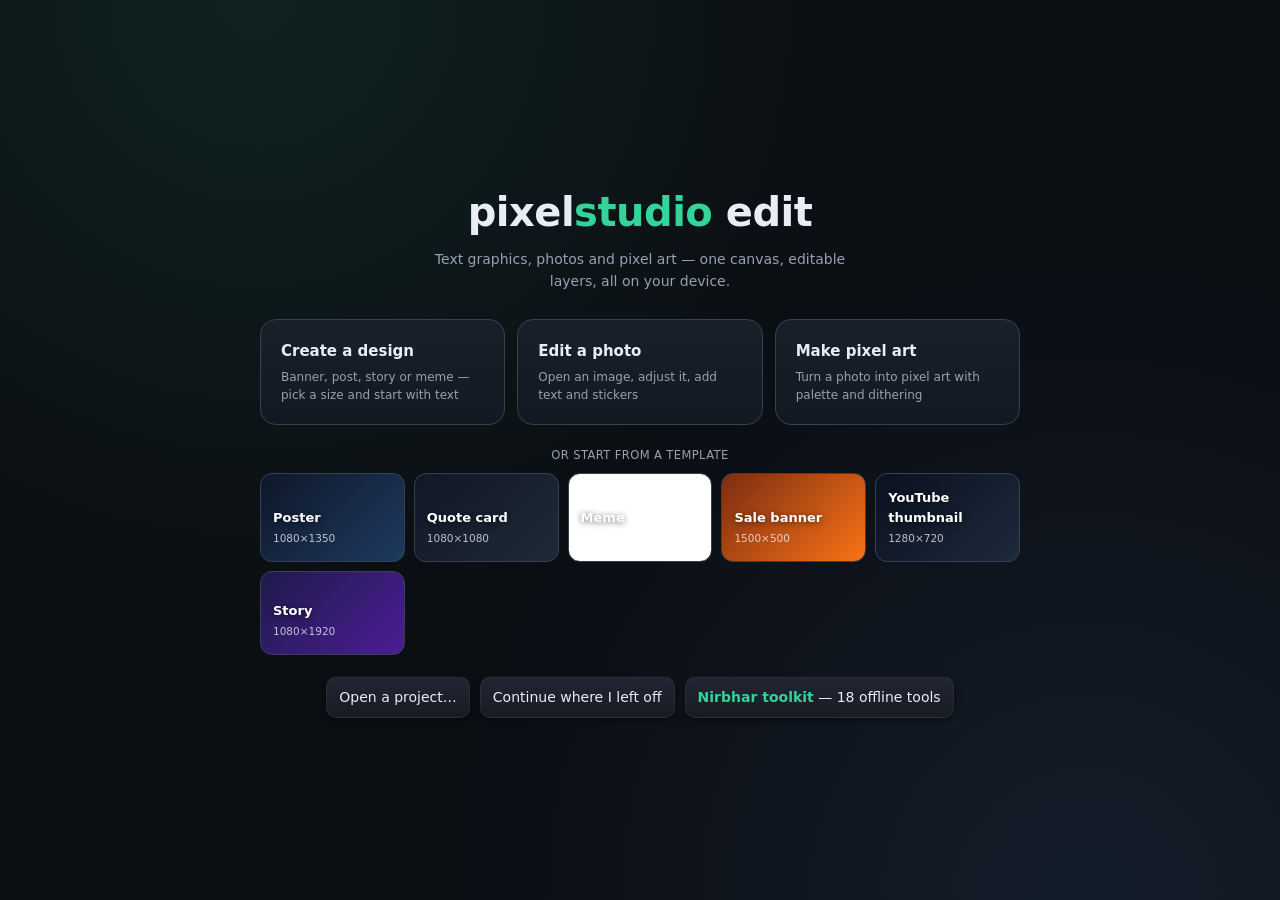
==== index.html @ 701a6c10 "fix(a11y): give every panel and dialog control an accessible name None of the 34 `<label>` elements " ====
<!DOCTYPE html>
<html lang="en">
<head>
<meta charset="utf-8">
<meta name="viewport" content="width=device-width, initial-scale=1, viewport-fit=cover">
<title>Pixel Studio Edit — pixel art &amp; text editor</title>
<meta name="description" content="Pixel Studio Edit is a free, open-source pixel art and text editor in your browser: 3D text, gradients, strokes, shadows, stickers, layers, palettes, dithering and PNG export.">
<meta name="theme-color" content="#12141a">
<!-- What Google may keep from this page. The canonical below is the only
     address that should ever appear in a result; see 404.html for everything
     that must not. -->
<meta name="robots" content="index, follow, max-image-preview:large, max-snippet:-1">
<meta name="application-name" content="Pixel Studio Edit">
<meta name="author" content="galeoindus">
<meta name="google-site-verification" content="r7q-jacdtdw4aPsTBvQLL13h1ActDnp4UAxZyMVjl8k" />
<link rel="canonical" href="https://galeoindus.github.io/pixelstudioedit/">
<meta property="og:type" content="website">
<meta property="og:title" content="Pixel Studio Edit — pixel art &amp; text editor">
<meta property="og:description" content="Free, open-source pixel art and text editor in your browser: 3D text, gradients, strokes, shadows, stickers, layers, palettes and PNG export.">
<meta property="og:url" content="https://galeoindus.github.io/pixelstudioedit/">
<meta property="og:image" content="https://galeoindus.github.io/pixelstudioedit/docs/preview.png">
<meta property="og:image:alt" content="The Pixel Studio Edit editor: a canvas, a tool rail and the text, layer and colour panels">
<meta property="og:site_name" content="Pixel Studio Edit">
<meta property="og:locale" content="en_IN">
<meta name="twitter:card" content="summary_large_image">
<meta name="twitter:title" content="Pixel Studio Edit — pixel art &amp; text editor">
<meta name="twitter:description" content="Free, open-source pixel art and text editor in your browser: 3D text, gradients, strokes, shadows, stickers, layers, palettes and PNG export.">
<meta name="twitter:image" content="https://galeoindus.github.io/pixelstudioedit/docs/preview.png">
<script type="application/ld+json">{
  "@context": "https://schema.org",
  "@type": "WebApplication",
  "name": "Pixel Studio Edit",
  "alternateName": "pixelstudio edit",
  "url": "https://galeoindus.github.io/pixelstudioedit/",
  "description": "A free, open-source pixel art and text editor that runs entirely in the browser: 3D text, gradients, strokes, shadows, stickers, layers, palettes, dithering and PNG, JPEG or WebP export.",
  "applicationCategory": "DesignApplication",
  "applicationSubCategory": "Pixel art and image editor",
  "operatingSystem": "Any operating system with a modern web browser",
  "browserRequirements": "Requires JavaScript. A modern browser is recommended; WebGPU or WASM is used for the optional AI background removal.",
  "isAccessibleForFree": true,
  "offers": {
    "@type": "Offer",
    "price": "0",
    "priceCurrency": "USD"
  },
  "license": "https://github.com/galeoindus/pixelstudioedit/blob/main/LICENSE",
  "image": "https://galeoindus.github.io/pixelstudioedit/docs/preview.png",
  "inLanguage": "en",
  "publisher": {
    "@type": "Organization",
    "name": "galeoindus",
    "url": "https://github.com/galeoindus"
  },
  "featureList": [
    "Editable text and shape objects with gradients, strokes, shadows, curved text and 3D extrusion",
    "Layers, groups and masks with live thumbnails",
    "Pixel-art mode with palette snapping and dithering",
    "Photo tools: background removal, scale, crop, black and white, sepia and sharpen",
    "Nirbhar: eighteen offline tools, including background removal, upscaling, pixel art, neon glow, animated GIF, PDF, ICO and SVG export",
    "PNG, JPEG and WebP export at 1x to 20x",
    "Installable and offline-capable, with no account and no uploads"
  ]
}</script>
<!-- Fonts are served from this folder, not from a font CDN: the editor has to
     open and look right with no network at all. -->
<link rel="stylesheet" href="fonts/fonts.css">
<link rel="manifest" href="manifest.json">
<link rel="apple-touch-icon" sizes="192x192" href="icons/icon-192.png">
<link rel="stylesheet" href="css/style.css">
<!-- The editor is JavaScript from the first click, and nothing used to say so:
     with scripting off the start screen still offered three buttons and the
     whole toolbar, all inert. The notice below replaces them. -->
<noscript><style>.start-cards,.start-templates,.start-foot{display:none}</style></noscript>
<link rel="icon" href="data:image/svg+xml,<svg xmlns='http://www.w3.org/2000/svg' viewBox='0 0 16 16'><rect width='16' height='16' fill='%2312141a'/><rect x='3' y='3' width='5' height='5' fill='%236ee7b7'/><rect x='8' y='8' width='5' height='5' fill='%2338bdf8'/></svg>">
</head>
<body>
<div class="start" id="start">
  <div class="start-inner">
    <h1>pixel<span>studio</span> edit</h1>
    <p class="start-sub">Text graphics, photos and pixel art — one canvas, editable layers, all on your device.</p>
    <div class="start-cards">
      <button class="start-card" id="start-design">
        <b>Create a design</b>
        <small>Banner, post, story or meme — pick a size and start with text</small>
      </button>
      <button class="start-card" id="start-photo">
        <b>Edit a photo</b>
        <small>Open an image, adjust it, add text and stickers</small>
      </button>
      <button class="start-card" id="start-pixel">
        <b>Make pixel art</b>
        <small>Turn a photo into pixel art with palette and dithering</small>
      </button>
    </div>
    <div class="start-templates" id="start-templates">
      <span class="start-templates-label">Or start from a template</span>
      <div class="template-row" id="template-row"></div>
    </div>
    <noscript><p class="start-sub">Pixel Studio Edit draws on a canvas and saves to your device with JavaScript. Turn it on for this site and reload — everything else here works offline, with no account and no upload.</p></noscript>
    <div class="start-foot">
      <button class="btn" id="start-open">Open a project…</button>
      <button class="btn" id="start-skip">Continue where I left off</button>
      <button class="btn nirbhar-start" id="start-nirbhar" title="Offline toolkit: background remover, enhancer, upscaler, PDF, icons">
        <b>Nirbhar toolkit</b> — 18 offline tools
      </button>
    </div>
  </div>
</div>

<div class="app" id="app">

  <header class="topbar">
    <div class="brand">pixel<span>studio</span> edit</div>
    <button class="chip" id="doc-chip" title="Canvas size — click to change">64 × 64</button>
    <span class="save-status" id="save-status">Saved</span>
    <div class="spacer"></div>
    <button class="icon-btn" id="btn-undo" title="Undo (Ctrl+Z)">↶</button>
    <button class="icon-btn" id="btn-redo" title="Redo (Ctrl+Shift+Z)">↷</button>
    <button class="icon-btn" id="btn-zen" title="Full screen canvas">⛶</button>
    <button class="icon-btn" id="btn-menu" title="File menu">☰</button>
  </header>

  <div class="menu-pop" id="menu-pop" hidden>
    <button class="menu-item" id="m-new">New document…</button>
    <button class="menu-item" id="m-open">Open project…</button>
    <button class="menu-item" id="m-save">Save project</button>
    <button class="menu-item" id="m-import">Import image…</button>
    <button class="menu-item accent" id="m-export">Export image…</button>
    <button class="menu-item" id="m-export-svg">Export editable SVG…</button>
    <div class="menu-sep"></div>
    <button class="menu-item" id="m-templates">Templates…</button>
    <button class="menu-item" id="m-canvas">Canvas size &amp; transform…</button>
    <button class="menu-item accent" id="m-nirbhar">Nirbhar toolkit…</button>
    <button class="menu-item" id="m-restore">Restore autosave</button>
    <button class="menu-item" id="m-help">Quick guide &amp; shortcuts</button>
  </div>

  <main class="workspace">
    <aside class="rail" id="rail">
      <button class="tool active" data-tool="pencil" title="Pencil (B)">
        <svg viewBox="0 0 24 24"><path d="M4 20l4-1 10-10-3-3L5 16l-1 4z"/><path d="M14 6l3 3"/></svg><span>Pen</span>
      </button>
      <button class="tool" data-tool="eraser" title="Eraser (E)">
        <svg viewBox="0 0 24 24"><path d="M4 16l7-7 6 6-3 3H7l-3-2z"/><path d="M11 9l6-6 6 6-6 6"/></svg><span>Erase</span>
      </button>
      <button class="tool" data-tool="bucket" title="Fill bucket (G)">
        <svg viewBox="0 0 24 24"><path d="M5 11l7-7 7 7-7 7-7-7z"/><path d="M19 15c1.3 2 2 3 2 4a2 2 0 1 1-4 0c0-1 .7-2 2-4z"/></svg><span>Fill</span>
      </button>
      <button class="tool" data-tool="picker" title="Eyedropper (I)">
        <svg viewBox="0 0 24 24"><path d="M14 4l6 6-2 2-1-1-7 7-4 1 1-4 7-7-1-1 1-3z"/></svg><span>Pick</span>
      </button>
      <div class="rail-sep"></div>
      <button class="tool" data-tool="line" title="Line (L)">
        <svg viewBox="0 0 24 24"><path d="M5 19L19 5"/></svg><span>Line</span>
      </button>
      <button class="tool" data-tool="rect" title="Rectangle (R)">
        <svg viewBox="0 0 24 24"><rect x="4" y="5" width="16" height="14" rx="1"/></svg><span>Rect</span>
      </button>
      <button class="tool" data-tool="ellipse" title="Ellipse (O)">
        <svg viewBox="0 0 24 24"><ellipse cx="12" cy="12" rx="8" ry="7"/></svg><span>Oval</span>
      </button>
      <div class="rail-sep"></div>
      <button class="tool" data-tool="select" title="Select &amp; move (M)">
        <svg viewBox="0 0 24 24"><path d="M4 8V4h4M20 8V4h-4M4 16v4h4M20 16v4h-4"/><path d="M4 12h16" stroke-dasharray="2 2"/></svg><span>Select</span>
      </button>
      <button class="tool" data-tool="crop" title="Crop to a rectangle (C)">
        <svg viewBox="0 0 24 24"><path d="M6 2v16h16"/><path d="M2 6h16v16"/></svg><span>Crop</span>
      </button>
      <button class="tool" data-tool="text" title="Text (T)">
        <svg viewBox="0 0 24 24"><path d="M5 6h14M12 6v13M9 19h6"/></svg><span>Text</span>
      </button>
      <button class="tool" data-tool="hand" title="Pan (H)">
        <svg viewBox="0 0 24 24"><path d="M9 11V5a1.5 1.5 0 0 1 3 0v5M12 10V4a1.5 1.5 0 0 1 3 0v7M15 11V6a1.5 1.5 0 0 1 3 0v9a6 6 0 0 1-6 6h-1a5 5 0 0 1-5-5v-4a1.5 1.5 0 0 1 3 0"/></svg><span>Pan</span>
      </button>
      <div class="rail-sep"></div>
      <button class="tool colours" id="rail-colours" title="Swap colours (X)">
        <i class="dot primary" id="rail-primary"></i>
        <i class="dot secondary" id="rail-secondary"></i>
      </button>
    </aside>

    <section class="canvas-area" id="canvas-area">
      <div class="quickbar" id="quickbar">
        <label class="q"><span>Size</span><input type="range" id="q-brush" min="1" max="24" value="1"><b id="q-brush-val">1</b></label>
        <label class="q"><span>Alpha</span><input type="range" id="q-opacity" min="10" max="100" value="100"><b id="q-opacity-val">100</b></label>
        <button class="q-toggle" id="q-mirror-x" title="Mirror X">⇔</button>
        <button class="q-toggle" id="q-mirror-y" title="Mirror Y">⇕</button>
        <button class="q-toggle" id="q-grid" title="Pixel grid">▦</button>
        <button class="q-toggle" id="q-crisp" title="Pixel-art mode: crisp pixels, nearest-neighbour zoom">▩</button>
        <button class="q-toggle on" id="q-checker" title="Transparency checkerboard">▨</button>
        <button class="q-toggle" id="q-pressure" title="Use stylus pressure for brush size" aria-pressed="false">✎</button>
        
    <div class="spacer"></div>
        <div class="zoombox">
          <button id="zoom-out" title="Zoom out">−</button>
          <span id="zoom-label">800%</span>
          <button id="zoom-in" title="Zoom in">+</button>
          <button id="zoom-fit" title="Fit">Fit</button>
        </div>
      </div>

      <div class="text-overlay" id="text-overlay" hidden>
        <input type="text" id="text-overlay-input" aria-label="Text to place" placeholder="Type and press Enter…" autocomplete="off">
        <button class="btn primary" id="text-overlay-ok">Place</button>
        <button class="btn" id="text-overlay-cancel">✕</button>
      </div>

      <div class="stage-wrap" id="stage-wrap">
        <div class="stage" id="stage">
          <canvas id="bg-layer" width="64" height="64"></canvas>
          <canvas id="screen" width="64" height="64"></canvas>
          <canvas id="overlay" width="64" height="64"></canvas>
        </div>
      </div>

      <div class="statusbar">
        <span id="status-pos">0, 0</span>
        <span id="status-layer">Layer 1</span>
        <span class="status-hint">Tip: tap the canvas with the Text tool to set where text starts</span>
      </div>
    </section>

    <aside class="side" id="side">
      <button type="button" class="sheet-grab" id="sheet-grab" aria-label="Toggle editor panel" aria-controls="sheet-body" aria-expanded="false"></button>
      <!-- A tab strip that announced eight plain buttons and no state. The
           roles and aria-selected below are kept in step by openTab() in
           js/app.js, which is the only place the active tab changes. -->
      <div class="tabs" id="tabs" role="tablist" aria-label="Editor panels">
        <button class="tab active" role="tab" aria-selected="true" data-tab="text">Text</button>
        <button class="tab" role="tab" aria-selected="false" data-tab="stickers">Sticker</button>
        <button class="tab" role="tab" aria-selected="false" data-tab="photo">Photo</button>
        <button class="tab" role="tab" aria-selected="false" data-tab="colour">Colour</button>
        <button class="tab" role="tab" aria-selected="false" data-tab="layers">Layers</button>
        <button class="tab" role="tab" aria-selected="false" data-tab="effects">FX</button>
        <button class="tab" role="tab" aria-selected="false" data-tab="3d">3D</button>
        <button class="tab tab-nirbhar" role="tab" aria-selected="false" data-tab="nirbhar">Nirbhar</button>
      </div>

      <div class="sheet-body" id="sheet-body">

        <!-- ------------------------------------------------------------ TEXT -->
        <section class="pane active" data-pane="text">
          <textarea id="text-content" aria-label="Text content" placeholder="Type your text…" rows="2"></textarea>
          <div class="font-list" id="font-list"></div>
          <div class="row tight">
            <button class="btn" id="font-upload-btn">Use my own font…</button>
            <span class="hint-inline" id="font-note"></span>
          </div>
          <div class="row"><label for="text-size">Size</label><input type="range" id="text-size" min="4" max="400" value="12"><b id="text-size-val">12</b></div>
          <div class="row tight">
            <button class="toggle on" id="text-bold">Bold</button>
            <button class="toggle" id="text-italic">Italic</button>
            <button class="toggle" id="text-fill">Gradient</button>
          </div>
          <div class="row" id="grad-row" hidden><label for="text-grad2">2nd colour</label><input type="color" id="text-grad2" value="#38bdf8"><span class="hint-inline">gradient end</span></div>

          <h4>Style</h4>
          <div class="row"><label for="text-stroke">Stroke</label><input type="range" id="text-stroke" min="0" max="8" value="0"><b id="text-stroke-val">0</b><input type="color" id="text-stroke-color" aria-label="Stroke colour" value="#000000"></div>
          <div class="row"><label for="text-shadow">Shadow</label><input type="range" id="text-shadow" min="0" max="12" value="0"><b id="text-shadow-val">0</b><input type="color" id="text-shadow-color" aria-label="Shadow colour" value="#000000"></div>
          <div class="row"><label for="text-curve">Curve</label><input type="range" id="text-curve" min="-100" max="100" value="0"><b id="text-curve-val">0</b></div>
          <div class="row"><label for="text-letter-spacing">Tracking</label><input type="range" id="text-letter-spacing" min="-2" max="20" value="0"><b id="text-letter-spacing-val">0</b></div>
          <div class="row"><label for="text-line-height">Line gap</label><input type="range" id="text-line-height" min="80" max="200" value="125"><b id="text-line-height-val">125%</b></div>
          <div class="row"><label for="text-align">Align</label><select id="text-align"><option value="left">Left</option><option value="center">Centre</option><option value="right">Right</option></select></div>
          <div class="row"><label for="text-depth">Depth</label><input type="range" id="text-depth" min="0" max="24" value="0"><b id="text-depth-val">0</b><input type="color" id="text-depth-color" aria-label="Depth colour" value="#2b2b3a"></div>
          <div class="row tight">
            <button class="toggle" id="text-reflection">Reflection</button>
            <button class="toggle" id="text-emboss">Emboss</button>
          </div>
          <div class="row tight">
            <button class="btn" data-style="plain">Plain</button>
            <button class="btn" data-style="poster">Poster</button>
            <button class="btn" data-style="neon">Neon</button>
          </div>
          <button class="btn primary" id="text-add">Add text to layer</button>
          <p class="hint">Pick the Text tool (T) and tap the canvas to choose where the text starts — otherwise it lands at the top-left.</p>
        </section>

        <!-- -------------------------------------------------------- STICKERS -->
        <section class="pane" data-pane="stickers">
          <div class="row"><label for="sticker-size">Size</label><input type="range" id="sticker-size" min="6" max="64" value="24"><b id="sticker-size-val">24</b></div>
          <div class="sticker-grid" id="sticker-grid"></div>
          <div class="row tight">
            <button class="btn primary" id="sticker-place">Place at centre</button>
            <button class="btn" id="sticker-clear">Clear field</button>
          </div>
          <p class="hint">Shapes use your primary colour; emoji keep their own colours. The Text tool anchor decides where a sticker lands.</p>
        </section>

        <!-- ----------------------------------------------------------- PHOTO -->
        <section class="pane" data-pane="photo">
          <h4>One-tap pixel art</h4>
          <div class="row"><label for="px-block">Pixel size</label><input type="range" id="px-block" min="1" max="16" value="4"><b id="px-block-val">4</b></div>
          <div class="row tight">
            <button class="btn primary" id="px-make">Make pixel art</button>
            <button class="btn" id="px-dither">+ Dither</button>
          </div>
          <p class="hint">Only used when you press Make pixel art: it resamples the layer to a coarser pixel size and snaps the colours to your palette. Your imported photo stays smooth until you ask for this.</p>

          <h4>Resize &amp; crop</h4>
          <div class="row tight">
            <button class="btn" data-scale="0.25">25%</button>
            <button class="btn" data-scale="0.5">50%</button>
            <button class="btn" data-scale="2">200%</button>
            <button class="btn" data-scale="4">400%</button>
          </div>
          <button class="btn" id="photo-crop">Crop to selection</button>

          <h4>Background</h4>
          <div class="row tight">
            <button class="btn" id="bg-auto">Auto remove</button>
            <button class="btn" id="bg-white2">Remove white</button>
          </div>
          <button class="btn" id="bg-ai">AI remove background (beta)</button>
          <p class="hint" id="bg-ai-note">Runs a segmentation model inside your browser — the first run downloads about 40 MB once, and the image never leaves your device.</p>

          <h4>Colour &amp; tone</h4>
          <div class="grid3">
            <button class="btn" data-fx="grayscale">B&amp;W</button>
            <button class="btn" data-fx="sepia">Sepia</button>
            <button class="btn" data-fx="sharpen">Sharpen</button>
          </div>
          <button class="btn" id="photo-palette">Use image colours as palette</button>
          <p class="hint">Everything runs on your device — no image ever leaves the browser.</p>
        </section>

        <!-- ---------------------------------------------------------- COLOUR -->
        <section class="pane" data-pane="colour">
          <div class="colour-head">
            <button class="big-swatch" id="sw-primary" title="Primary colour"><i></i></button>
            <button class="big-swatch small" id="sw-secondary" title="Secondary colour"><i></i></button>
            <div class="colour-fields">
              <input type="text" id="hex-input" value="#1B1B1F" spellcheck="false" aria-label="Hex colour">
              <div class="row">
                <input type="color" id="color-input" value="#1b1b1f" aria-label="Colour picker">
                <button class="btn" id="swap-colors">Swap</button>
              </div>
            </div>
          </div>
          <div class="row"><label for="palette-select">Palette</label><select id="palette-select"></select></div>
          <div class="palette" id="palette"></div>
          <div class="row tight">
            <button class="btn" id="add-swatch">Add colour</button>
            <button class="btn" id="reset-palette">Reset</button>
          </div>
          <h4>Background</h4>
          <div class="row tight">
            <button class="btn" id="bg-colour">Fill colour</button>
            <button class="btn" id="bg-gradient">Linear</button>
            <button class="btn" id="bg-radial">Radial</button>
          </div>
          <p class="hint">Tap a swatch to use it, right-click (or long-press) to remove it. Shift-click sets the secondary colour.</p>
        </section>

        <!-- ---------------------------------------------------------- LAYERS -->
        <section class="pane" data-pane="layers">
          <h4>Objects <span class="hint-inline">editable</span></h4>
          <div class="objects" id="objects"></div>
          <div class="row tight">
            <button class="btn" data-add-shape="rect">+ Rect</button>
            <button class="btn" data-add-shape="ellipse">+ Oval</button>
            <button class="btn" data-add-shape="line">+ Line</button>
          </div>
          <div class="row tight">
            <button class="btn" id="obj-flatten">Flatten</button>
            <button class="btn" id="obj-delete">Delete object</button>
          </div>
          <div class="grid2 transform-tools">
            <button class="btn" data-object-transform="flip-x">Flip horizontal</button>
            <button class="btn" data-object-transform="flip-y">Flip vertical</button>
            <button class="btn" data-object-transform="center-x">Centre horizontally</button>
            <button class="btn" data-object-transform="center-y">Centre vertically</button>
          </div>
          <p class="hint">With an object selected, arrow keys nudge it by 1 px; Shift + arrow moves 10 px.</p>
          <p class="hint">Text and shapes stay editable: tap one to select, drag on the canvas to move it, then change font, colour or style in the Text tab.</p>
          <h4>Layers</h4>
          <div class="layers" id="layers"></div>
          <div class="row tight">
            <button class="btn" id="group-add">+ Group</button>
            <button class="btn" id="group-toggle">Collapse</button>
            <button class="btn" id="group-del">Ungroup</button>
          </div>
          <div class="row tight">
            <button class="btn" id="mask-from-selection">Mask from selection</button>
            <button class="btn" id="mask-toggle">Mask on/off</button>
          </div>
          <div class="row tight">
            <button class="btn" id="mask-remove">Remove mask</button>
          </div>
          <div class="row tight">
            <button class="btn" id="layer-add">+ Add</button>
            <button class="btn" id="layer-dup">Duplicate</button>
            <button class="btn" id="layer-del">Delete</button>
          </div>
          <div class="row tight">
            <button class="btn" id="layer-up">▲ Up</button>
            <button class="btn" id="layer-down">▼ Down</button>
            <button class="btn" id="layer-merge">Merge</button>
          </div>
          <div class="row"><label for="layer-opacity">Opacity</label><input type="range" id="layer-opacity" min="0" max="100" value="100"><b id="layer-opacity-val">100</b></div>
          <div class="row"><label for="layer-blend">Blend</label><select id="layer-blend"><option value="normal">Normal</option><option value="multiply">Multiply</option><option value="screen">Screen</option><option value="overlay">Overlay</option><option value="darken">Darken</option><option value="lighten">Lighten</option><option value="difference">Difference</option></select></div>
          <h4>Layer effects</h4>
          <div class="grid3"><button class="btn" data-fx="blur">Blur</button><button class="btn" data-fx="outline">Outline</button><button class="btn" data-fx="shadow">Shadow</button></div>
          <button class="btn" id="layer-clear">Clear layer</button>
          <p class="hint">Tap a layer to make it active, tap the eye to hide it, tap the lock to protect it, double-tap the name to rename.</p>
        </section>

        <!-- --------------------------------------------------------- EFFECTS -->
        <section class="pane" data-pane="effects">
          <h4>Adjust <span class="hint-inline">live preview</span></h4>
          <div class="row"><label for="fx-brightness">Bright</label><input type="range" id="fx-brightness" min="-100" max="100" value="0"><b id="fx-brightness-val">0</b></div>
          <div class="row"><label for="fx-contrast">Contrast</label><input type="range" id="fx-contrast" min="-100" max="100" value="0"><b id="fx-contrast-val">0</b></div>
          <div class="row"><label for="fx-saturation">Colour</label><input type="range" id="fx-saturation" min="-100" max="100" value="0"><b id="fx-saturation-val">0</b></div>
          <div class="row"><label for="fx-hue">Hue</label><input type="range" id="fx-hue" min="-180" max="180" value="0"><b id="fx-hue-val">0</b></div>
          <div class="row tight">
            <button class="btn primary" id="fx-apply">Apply</button>
            <button class="btn" id="fx-reset">Reset</button>
          </div>

          <h4>Filters</h4>
          <div class="grid3">
            <button class="btn" data-fx="invert">Invert</button>
            <button class="btn" data-fx="grayscale">Grey</button>
            <button class="btn" data-fx="posterize">Posterize</button>
            <button class="btn" data-fx="threshold">Threshold</button>
            <button class="btn" data-fx="blur">Blur</button>
            <button class="btn" data-fx="noise">Noise</button>
            <button class="btn" data-fx="vignette">Vignette</button>
            <button class="btn" data-fx="stripes">Stripes</button>
            <button class="btn" data-fx="outline">Outline</button>
          </div>
          <div class="row"><label for="fx-levels">Levels</label><input type="range" id="fx-levels" min="2" max="16" value="4"><b id="fx-levels-val">4</b></div>
          <div class="row"><label for="fx-blur">Blur px</label><input type="range" id="fx-blur" min="1" max="6" value="1"><b id="fx-blur-val">1</b></div>
          <div class="row"><label for="fx-noise">Noise</label><input type="range" id="fx-noise" min="1" max="80" value="24"><b id="fx-noise-val">24</b></div>
          <div class="row"><label for="outline-width">Outline</label><input type="range" id="outline-width" min="1" max="6" value="1"><b id="outline-width-val">1</b><input type="color" id="outline-color" aria-label="Outline colour" value="#000000"></div>

          <h4>Shadow</h4>
          <div class="row"><label for="shadow-dx">X</label><input type="range" id="shadow-dx" min="-12" max="12" value="2"><b id="shadow-dx-val">2</b><label for="shadow-dy">Y</label><input type="range" id="shadow-dy" min="-12" max="12" value="2"><b id="shadow-dy-val">2</b></div>
          <div class="row"><label for="shadow-color">Colour</label><input type="color" id="shadow-color" value="#000000"><button class="btn" data-fx="shadow">Drop shadow</button></div>

          <h4>Palette &amp; dither</h4>
          <div class="row"><label for="dither-palette">Target</label><select id="dither-palette"></select></div>
          <div class="grid3">
            <button class="btn" id="do-quantize">Reduce</button>
            <button class="btn" id="do-dither-fs">Floyd</button>
            <button class="btn" id="do-dither-bayer">Bayer</button>
          </div>

          <h4>Remove background</h4>
          <div class="row"><label for="bg-tolerance">Tolerance</label><input type="range" id="bg-tolerance" min="0" max="120" value="24"><b id="bg-tolerance-val">24</b></div>
          <div class="row tight">
            <button class="btn" id="bg-remove-colour">Remove primary</button>
            <button class="btn" id="bg-remove-white">Remove white</button>
          </div>
          <p class="hint">Reducing to a palette turns photos into clean pixel art; dithering keeps gradients by mixing palette colours.</p>
        </section>

        <!-- --------------------------------------------------------------- 3D -->
        <section class="pane" data-pane="3d">
          <div class="segmented" id="mode-3d">
            <button class="seg active" data-mode="text">3D text</button>
            <button class="seg" data-mode="image">3D image</button>
          </div>

          <div class="mode-block" data-block="text">
            <p class="hint">Extrudes the text from the Text tab into a solid block.</p>
            <div class="row"><label for="td-depth">Depth</label><input type="range" id="td-depth" min="1" max="24" value="6"><b id="td-depth-val">6</b></div>
            <div class="row"><label for="td-angle">Angle</label><input type="range" id="td-angle" min="0" max="359" value="225"><b id="td-angle-val">225</b></div>
            <div class="row"><label for="td-side">Side</label><input type="color" id="td-side" value="#2b2b3a"><button class="toggle on" id="td-shade">Shading</button></div>
            <div class="row tight">
              <button class="btn" data-3d="block">Block</button>
              <button class="btn" data-3d="deep">Deep</button>
              <button class="btn" data-3d="iso">Isometric</button>
            </div>
            <button class="btn primary" id="td-add">Add 3D text</button>
          </div>

          <div class="mode-block" data-block="image" hidden>
            <p class="hint">Turns, tilts and extrudes the active layer — great for giving sprites depth.</p>
            <div class="row"><label for="td-rotate-y">Turn</label><input type="range" id="td-rotate-y" min="-60" max="60" value="0"><b id="td-rotate-y-val">0</b></div>
            <div class="row"><label for="td-tilt-x">Tilt</label><input type="range" id="td-tilt-x" min="-45" max="45" value="0"><b id="td-tilt-x-val">0</b></div>
            <div class="row"><label for="td-extrude">Extrude</label><input type="range" id="td-extrude" min="0" max="24" value="0"><b id="td-extrude-val">0</b></div>
            <div class="row"><label for="td-img-angle">Angle</label><input type="range" id="td-img-angle" min="0" max="359" value="225"><b id="td-img-angle-val">225</b></div>
            <button class="btn primary" id="td-apply">Apply to layer</button>
            <button class="btn" id="td-reset">Reset sliders</button>
          </div>
        </section>

        <!-- ---------------------------------------------------------- NIRBHAR -->
        <section class="pane" data-pane="nirbhar">
          <div id="nirbhar-hub"></div>
        </section>

      </div>
    </aside>
  </main>
</div>

<input type="file" id="file-import" accept="image/*" hidden>
<input type="file" id="file-open" accept=".json,application/json" hidden>
<input type="file" id="font-upload" accept=".ttf,.otf,.woff,.woff2" hidden>
<div id="toast"></div>

<script src="js/core.js"></script>
<script src="js/nirbhar.js"></script>
<script src="js/nirbhar-i18n.js"></script>
<script src="js/app.js"></script>
<script src="js/nirbhar-ui.js"></script>
</body>
</html>
---- css/style.css ----
:root {
  --bg: #0e1116;
  --panel: #141922;
  --raise: #1b212c;
  --raise-2: #232b38;
  --line: #262d3a;
  --line-2: #364153;
  --text: #e9edf5;
  --muted: #97a1b4;
  --accent: #34d399;
  --accent-dim: #1f7a5c;
  --accent-2: #60a5fa;
  --warn: #fbbf24;
  --radius: 12px;
  /* The top bar's own height plus the notch/status-bar inset. `.app`'s first
     grid row is `var(--top)` and the top bar fills that row, so the inset has
     to be part of the variable — adding it only to .topbar would make the bar
     taller than its row and overlap the workspace underneath. */
  --top: calc(52px + env(safe-area-inset-top, 0px));
  --rail-w: 58px;
  --side-w: 330px;
}

* { box-sizing: border-box; -webkit-tap-highlight-color: transparent; }

html, body {
  margin: 0;
  height: 100%;
  background: var(--bg);
  color: var(--text);
  font: 14px/1.5 "Inter", "Segoe UI", system-ui, -apple-system, sans-serif;
  overflow: hidden;
  overscroll-behavior: none;
  -webkit-font-smoothing: antialiased;
}

button, input, select, textarea { font: inherit; color: inherit; }

h4 {
  margin: 14px 0 6px;
  font-size: 11px;
  letter-spacing: 0.7px;
  text-transform: uppercase;
  color: var(--muted);
  font-weight: 600;
}
h4:first-child { margin-top: 0; }

/* `minmax(0, 1fr)` and not the default `auto` column. With `auto` the column is
   sized by the widest thing inside it, and the widest thing is the eight-tab
   strip in the side panel: 410px. On a 390px phone that made .app, .workspace
   and the sheet 410px wide, so the right 20px of the quickbar hung off the
   screen — and on a 360px phone 50px did — with html/body overflow:hidden and
   no way to scroll it back. Measured before: .workspace 410 inside a 390
   viewport. After: 390, and 360 on a 360. */
/* `100vh` first, then `100dvh`. The dynamic unit is what keeps the app the
   height of the visible area when a mobile browser hides its address bar, but
   Safari before 15.4 and older Android WebViews drop the whole declaration when
   they meet an unknown unit — leaving .app with no height at all and the
   workspace collapsing to its content. The plain unit is the fallback. */
.app {
  display: grid;
  grid-template-columns: minmax(0, 1fr);
  grid-template-rows: var(--top) 1fr;
  height: 100vh;
  height: 100dvh;
}

/* ------------------------------------------------------------------ topbar */

.topbar {
  display: flex;
  align-items: center;
  gap: 8px;
  padding: 0 12px;
  /* `viewport-fit=cover` is set so the canvas may use the whole screen; that
     also means the top bar starts under the notch and the status bar when the
     app runs installed (display: standalone). The inset only exists on such
     devices, so the fallback keeps the desktop padding exactly as it was. */
  padding-top: env(safe-area-inset-top, 0px);
  padding-left: max(12px, env(safe-area-inset-left, 0px));
  padding-right: max(12px, env(safe-area-inset-right, 0px));
  /* No height here on purpose: `--top` already carries the inset and the bar
     fills the first grid row of `.app`, so its box is exactly that row. */
  background: var(--panel);
  border-bottom: 1px solid var(--line);
  position: relative;
  z-index: 40;
}
.brand { font-weight: 700; font-size: 15px; letter-spacing: 0.2px; white-space: nowrap; }
/* At 390 the top bar cannot hold the wordmark, the save status and four 44px
   buttons: it measured 413 in a 390 box and the file menu hung 32px off the
   screen. The wordmark is the only thing here that can give way, so it shrinks
   and truncates rather than pushing a control out of reach. */
.brand { min-width: 0; overflow: hidden; text-overflow: ellipsis; }
.brand span { color: var(--accent); }
.spacer { flex: 1; }

.chip {
  background: var(--raise);
  border: 1px solid var(--line);
  border-radius: 999px;
  padding: 5px 12px;
  font-size: 12px;
  color: var(--muted);
  cursor: pointer;
  font-variant-numeric: tabular-nums;
  white-space: nowrap;
}
.chip:hover { color: var(--text); border-color: var(--line-2); }

.icon-btn {
  width: var(--control-hit-size, 38px);
  height: var(--control-hit-size, 38px);
  display: grid;
  place-items: center;
  background: transparent;
  border: 1px solid transparent;
  border-radius: 10px;
  color: var(--muted);
  font-size: 17px;
  cursor: pointer;
}
.icon-btn:hover { background: var(--raise); color: var(--text); }
.icon-btn[disabled] { opacity: 0.28; cursor: default; }
.icon-btn.on { background: #1d3a33; color: var(--accent); border-color: var(--accent-dim); }

.menu-pop[hidden] { display: none; }
.menu-pop {
  position: absolute;
  top: calc(var(--top) - 6px);
  right: 12px;
  min-width: 230px;
  background: var(--raise);
  border: 1px solid var(--line-2);
  border-radius: 14px;
  padding: 6px;
  box-shadow: 0 20px 46px rgba(0, 0, 0, 0.6);
  z-index: 60;
  display: grid;
  gap: 2px;
}
.menu-item {
  text-align: left;
  background: transparent;
  border: 0;
  border-radius: 9px;
  padding: 10px 12px;
  cursor: pointer;
}
.menu-item:hover { background: var(--raise-2); }
.menu-item.accent { color: var(--accent); }
.menu-sep { height: 1px; background: var(--line); margin: 5px 6px; }

/* ---------------------------------------------------------------- workspace */

/* `grid-template-rows: minmax(0, 1fr)` is load-bearing, not decoration.
   With only columns declared, the implicit row is `auto`, so it is sized by
   the tallest child — and the tallest child is the stage, whose height is the
   document size times the zoom. At 1920×1080 a 64×64 document fitted the
   screen at 22× and the stage measured 1440px, which made the row 1575px
   inside a 1028px workspace: the status bar and the bottom of the side panel
   were pushed off the viewport with html/body `overflow: hidden` and no way to
   reach them. The row is now exactly the workspace height and the stage
   scrolls inside .stage-wrap, which is what that container is for. */
.workspace {
  display: grid;
  grid-template-columns: var(--rail-w) minmax(0, 1fr) var(--side-w);
  grid-template-rows: minmax(0, 1fr);
  min-height: 0;
  position: relative;
}

/* -------------------------------------------------------------------- rail */

.rail {
  background: var(--panel);
  border-right: 1px solid var(--line);
  display: flex;
  flex-direction: column;
  align-items: center;
  gap: 4px;
  padding: 10px 0;
  overflow-y: auto;
  scrollbar-width: none;
}
.rail::-webkit-scrollbar { display: none; }

.tool {
  width: 44px;
  height: 44px;
  border: 1px solid transparent;
  border-radius: 12px;
  background: transparent;
  color: var(--muted);
  cursor: pointer;
  display: grid;
  place-items: center;
  position: relative;
  flex: 0 0 auto;
  transition: background 0.12s, color 0.12s, border-color 0.12s;
}
.tool svg {
  width: 20px; height: 20px;
  fill: none; stroke: currentColor; stroke-width: 1.7;
  stroke-linecap: round; stroke-linejoin: round;
}
.tool span {
  position: absolute; right: 5px; bottom: 3px;
  font-size: 8.5px; color: #59627a; letter-spacing: 0.2px;
}
.tool:hover { background: var(--raise); color: var(--text); }
.tool.active {
  background: linear-gradient(180deg, #1d3a33, #17302b);
  border-color: var(--accent-dim);
  color: var(--accent);
}
.tool.active span { color: #4f8f7c; }

.rail-sep { width: 24px; height: 1px; background: var(--line); margin: 6px 0; flex: 0 0 auto; }

.tool.colours { border: 1px solid var(--line); background: var(--raise); margin-top: 6px; }
.tool.colours .dot {
  position: absolute; width: 17px; height: 17px; border-radius: 6px;
  border: 1px solid #0b0e13;
}
.tool.colours .primary { left: 8px; top: 8px; z-index: 2; }
.tool.colours .secondary { right: 8px; bottom: 8px; }

/* -------------------------------------------------------------- canvas area */

.canvas-area {
  display: grid;
  grid-template-rows: auto minmax(0, 1fr) auto;
  min-width: 0;
  position: relative;
  background: #0b0e13;
}

.quickbar {
  display: flex;
  align-items: center;
  gap: 8px;
  padding: 8px 12px;
  background: var(--panel);
  border-bottom: 1px solid var(--line);
  overflow-x: auto;
  scrollbar-width: none;
}
.quickbar::-webkit-scrollbar { display: none; }
.q {
  display: flex; align-items: center; gap: 7px;
  color: var(--muted); font-size: 11.5px; white-space: nowrap;
}
.q input[type="range"] { width: 82px; }
.q b { color: var(--text); font-size: 11.5px; width: 24px; text-align: right; font-variant-numeric: tabular-nums; }

.q-toggle {
  width: 32px; height: 32px;
  border-radius: 10px;
  border: 1px solid var(--line);
  background: var(--raise);
  color: var(--muted);
  cursor: pointer;
  flex: 0 0 auto;
}
.q-toggle.on { color: var(--accent); border-color: var(--accent-dim); background: #1a2f2a; }

.zoombox {
  display: flex; align-items: center; gap: 1px;
  background: var(--raise);
  border: 1px solid var(--line);
  border-radius: 10px;
  padding: 2px;
}
.zoombox button {
  background: transparent; border: 0; color: var(--text);
  cursor: pointer; padding: 5px 9px; border-radius: 8px; font-size: 12px;
}
.zoombox button:hover { background: var(--raise-2); }
.zoombox span {
  min-width: 50px; text-align: center; color: var(--muted);
  font-size: 11.5px; font-variant-numeric: tabular-nums;
}

.stage-wrap {
  overflow: auto;
  display: grid;
  place-items: center;
  padding: 26px;
  min-height: 0;
  background-image: radial-gradient(circle at 1px 1px, rgba(255, 255, 255, 0.045) 1px, transparent 0);
  background-size: 24px 24px;
}
.stage {
  line-height: 0;
  cursor: crosshair;
  touch-action: none;
  border-radius: 3px;
  box-shadow: 0 20px 55px rgba(0, 0, 0, 0.65), 0 0 0 1px #39415280;
}
.stage.panning { cursor: grabbing; }
#screen { display: block; touch-action: none; }
/* Nearest-neighbour scaling only in pixel-art mode; design work stays smooth. */
.stage.crisp > canvas { image-rendering: pixelated; image-rendering: crisp-edges; }

.statusbar {
  display: flex; gap: 16px;
  padding: 6px 14px 8px;
  color: var(--muted); font-size: 11px;
  font-variant-numeric: tabular-nums;
  border-top: 1px solid var(--line);
  background: var(--panel);
}
.status-hint { margin-left: auto; color: #59627a; }

/* -------------------------------------------------------------------- side */

.side {
  background: var(--panel);
  border-left: 1px solid var(--line);
  display: flex;
  flex-direction: column;
  min-height: 0;
  z-index: 30;
}

.tabs {
  display: flex;
  gap: 3px;
  padding: 8px 8px 0;
  border-bottom: 1px solid var(--line);
  overflow-x: auto;
  scrollbar-width: none;
  flex: 0 0 auto;
}
.tabs::-webkit-scrollbar { display: none; }
.tab {
  background: transparent;
  border: 0;
  border-bottom: 2px solid transparent;
  color: var(--muted);
  padding: 9px 8px 8px;
  font-size: 12px;
  cursor: pointer;
  white-space: nowrap;
  border-radius: 9px 9px 0 0;
  /* The strip is a scroller, so its items must not shrink: they were, and a
     shrunk tab clipped its own label — "Nirbhar" measured 60px of text in a
     51px box. The strip scrolls instead. */
  flex: none;
}
.tab:hover { color: var(--text); background: var(--raise); }
.tab.active { color: var(--accent); border-bottom-color: var(--accent); background: #16201d; }

.sheet-body { overflow-y: auto; padding: 14px; min-height: 0; }
.pane { display: none; gap: 9px; }
.pane.active { display: grid; }

/* ------------------------------------------------------------------ inputs */

.row { display: flex; align-items: center; gap: 9px; }
.row.tight { gap: 7px; }
.row > label { color: var(--muted); font-size: 12px; min-width: 56px; flex: 0 0 auto; }
.row > b { color: var(--text); font-size: 11.5px; width: 26px; text-align: right; font-variant-numeric: tabular-nums; flex: 0 0 auto; }
.row > span.x { color: var(--muted); }
input[type="range"] { flex: 1; min-width: 40px; accent-color: var(--accent); height: 24px; }

input[type="text"], input[type="number"], select, textarea {
  background: var(--raise);
  border: 1px solid var(--line);
  border-radius: 10px;
  padding: 9px 10px;
  width: 100%;
  outline: none;
  min-height: 38px;
}
input:focus, select:focus, textarea:focus { border-color: var(--accent-dim); }
textarea { resize: vertical; }

input[type="color"] {
  width: 42px; height: 38px; padding: 0;
  border: 1px solid var(--line);
  border-radius: 10px;
  background: var(--raise);
  cursor: pointer;
  flex: 0 0 auto;
}

.btn {
  background: var(--raise);
  border: 1px solid var(--line);
  border-radius: 10px;
  padding: 9px 12px;
  cursor: pointer;
  min-height: 38px;
  transition: background 0.12s, border-color 0.12s;
}
.btn:hover { background: var(--raise-2); border-color: var(--line-2); }
.btn:active { transform: translateY(1px); }
.btn.primary {
  background: linear-gradient(180deg, #2aa982, #1f8064);
  border-color: #2aa982;
  color: #f0fff9;
  font-weight: 600;
}
.btn.primary:hover { background: linear-gradient(180deg, #31bb90, #248f70); }

.toggle {
  background: var(--raise);
  border: 1px solid var(--line);
  border-radius: 10px;
  padding: 8px 12px;
  cursor: pointer;
  min-height: 38px;
}
.toggle.on { background: #1a2f2a; border-color: var(--accent-dim); color: var(--accent); }

.grid2 { display: grid; grid-template-columns: 1fr 1fr; gap: 7px; }
.grid3 { display: grid; grid-template-columns: repeat(3, 1fr); gap: 7px; }

.hint { color: var(--muted); font-size: 11.5px; margin: 2px 0 0; line-height: 1.55; }
.hint-inline { color: #5f687c; font-size: 10.5px; text-transform: none; letter-spacing: 0; }

.segmented {
  display: flex; gap: 3px;
  background: var(--raise);
  border: 1px solid var(--line);
  border-radius: 11px;
  padding: 3px;
}
.seg {
  flex: 1; background: transparent; border: 0; border-radius: 9px;
  padding: 8px; color: var(--muted); cursor: pointer;
}
.seg.active { background: #1a2f2a; color: var(--accent); }
.mode-block { display: grid; gap: 9px; }

/* ------------------------------------------------------------------ colour */

.colour-head { display: flex; gap: 9px; align-items: flex-start; }
.big-swatch {
  width: 56px; height: 56px;
  border-radius: 14px;
  border: 1px solid var(--line-2);
  position: relative;
  overflow: hidden;
  cursor: pointer;
  padding: 0;
  background-image:
    linear-gradient(45deg, #222834 25%, transparent 25%),
    linear-gradient(-45deg, #222834 25%, transparent 25%),
    linear-gradient(45deg, transparent 75%, #222834 75%),
    linear-gradient(-45deg, transparent 75%, #222834 75%);
  background-size: 12px 12px;
  background-position: 0 0, 0 6px, 6px -6px, -6px 0;
}
.big-swatch.small { width: 42px; height: 42px; margin-top: 7px; }
.big-swatch i { position: absolute; inset: 0; display: block; background: transparent; }
.colour-fields { flex: 1; display: grid; gap: 7px; min-width: 0; }
.colour-fields .row { gap: 7px; }
.colour-fields .btn { flex: 1; }

.palette { display: grid; grid-template-columns: repeat(8, 1fr); gap: 6px; }
.palette button {
  aspect-ratio: 1;
  border-radius: 7px;
  border: 1px solid rgba(255, 255, 255, 0.12);
  cursor: pointer;
  padding: 0;
  min-height: 26px;
}
.palette button:hover { transform: scale(1.08); }
.palette button.sel { outline: 2px solid var(--accent); outline-offset: 1px; }

/* -------------------------------------------------------------- font picker */

.font-list {
  display: grid;
  grid-template-columns: repeat(auto-fill, minmax(124px, 1fr));
  gap: 6px;
  max-height: 210px;
  overflow-y: auto;
  padding: 6px;
  border: 1px solid var(--line);
  border-radius: 12px;
  background: var(--bg);
}
.font-item {
  display: flex;
  align-items: center;
  min-height: 44px;
  padding: 8px 10px;
  background: var(--raise);
  border: 1px solid var(--line);
  border-radius: 10px;
  cursor: pointer;
  font-size: 13.5px;
  line-height: 1.2;
  overflow: hidden;
  white-space: nowrap;
  text-overflow: ellipsis;
  text-align: left;
}
.font-item:hover { background: var(--raise-2); }
.font-item.sel { border-color: var(--accent); background: #1a2f2a; color: var(--accent); }
.font-item.unavailable { opacity: 0.45; border-style: dashed; }

/* ---------------------------------------------------------------- stickers */

.sticker-grid {
  display: grid;
  grid-template-columns: repeat(auto-fill, minmax(38px, 1fr));
  gap: 5px;
  max-height: 240px;
  overflow-y: auto;
  padding: 6px;
  border: 1px solid var(--line);
  border-radius: 12px;
  background: var(--bg);
}
.sticker {
  aspect-ratio: 1;
  display: grid;
  place-items: center;
  padding: 0;
  font-size: 18px;
  line-height: 1;
  background: var(--raise);
  border: 1px solid var(--line);
  border-radius: 9px;
  cursor: pointer;
}
.sticker:hover { background: var(--raise-2); }
.sticker.sel { border-color: var(--accent); background: #1a2f2a; }

/* ------------------------------------------------------------------ layers */

.layers { display: grid; gap: 6px; max-height: 44vh; overflow-y: auto; }
.layer {
  display: grid;
  grid-template-columns: 22px 38px 1fr 22px;
  align-items: center;
  gap: 8px;
  padding: 6px 8px;
  border: 1px solid var(--line);
  border-radius: 11px;
  background: var(--raise);
  cursor: pointer;
}
.layer.active { border-color: var(--accent-dim); background: #16201d; }
.layer .eye, .layer .lock { background: none; border: 0; cursor: pointer; color: var(--muted); padding: 0; font-size: 13px; }
.layer .eye.on { color: var(--accent); }
.layer .lock.on { color: var(--warn); }
.layer canvas {
  width: 38px; height: 38px;
  border-radius: 6px;
  background: #0a0d12;
  image-rendering: pixelated;
  border: 1px solid #2a3140;
}
.layer .name { font-size: 12.5px; overflow: hidden; text-overflow: ellipsis; white-space: nowrap; }

.presets-row { display: flex; flex-wrap: wrap; gap: 6px; }
.presets-row button { padding: 6px 10px; font-size: 11.5px; }

/* ------------------------------------------------------- inline text editor */

.text-overlay {
  position: absolute;
  z-index: 45;
  display: flex;
  gap: 6px;
  align-items: center;
  padding: 8px;
  background: var(--raise-2);
  border: 1px solid var(--accent);
  border-radius: 14px;
  box-shadow: 0 16px 36px rgba(0, 0, 0, 0.6);
}
.text-overlay[hidden] { display: none; }
.text-overlay input { width: 190px; min-height: 38px; background: var(--bg); }
.text-overlay .btn { min-height: 38px; padding: 6px 11px; }

/* ------------------------------------------------------------------- toast */

#toast {
  position: fixed;
  left: 50%;
  bottom: 28px;
  transform: translateX(-50%) translateY(16px);
  background: var(--raise-2);
  border: 1px solid var(--line-2);
  padding: 10px 18px;
  border-radius: 999px;
  font-size: 12.5px;
  opacity: 0;
  pointer-events: none;
  transition: opacity 0.18s, transform 0.18s;
  z-index: 90;
  max-width: 78vw;
  text-align: center;
}
#toast.show { opacity: 1; transform: translateX(-50%) translateY(0); }

/* ------------------------------------------------------------------- modal */

.overlay {
  position: fixed; inset: 0;
  background: rgba(6, 8, 12, 0.74);
  display: grid; place-items: center;
  z-index: 100;
  padding: 18px;
}
.modal {
  width: min(430px, 100%);
  background: var(--panel);
  border: 1px solid var(--line-2);
  border-radius: 16px;
  box-shadow: 0 26px 64px rgba(0, 0, 0, 0.65);
  overflow: hidden;
}
.modal h3 { margin: 0; padding: 16px 18px; font-size: 14.5px; border-bottom: 1px solid var(--line); }
.modal .content { padding: 18px; display: grid; gap: 12px; max-height: 62vh; overflow-y: auto; }
.modal .actions {
  display: flex; justify-content: flex-end; gap: 8px;
  padding: 13px 18px;
  border-top: 1px solid var(--line);
  background: var(--bg);
}

/* -------------------------------------------------------------- zen / full */

.app.zen .rail,
.app.zen .side,
.app.zen .quickbar,
.app.zen .statusbar { display: none; }
.app.zen .workspace { grid-template-columns: minmax(0, 1fr); }
.app.zen .stage-wrap { padding: 8px; }

/* ------------------------------------------------------------------ mobile */

@media (max-width: 980px) {
  :root { --rail-w: 54px; }

  .workspace { grid-template-columns: var(--rail-w) minmax(0, 1fr); }
  .brand { font-size: 14px; }
  .chip { display: none; }
  .tool { width: 42px; height: 42px; border-radius: 11px; }

  /* the panel becomes a sheet that slides up from the bottom */
  .side {
    position: fixed;
    left: 0;
    right: 0;
    bottom: 0;
    border-left: 0;
    border-top: 1px solid var(--line-2);
    border-radius: 18px 18px 0 0;
    max-height: 74dvh;
    transform: translateY(calc(100% - 54px));
    transition: transform 0.24s cubic-bezier(0.4, 0, 0.2, 1);
    box-shadow: 0 -16px 40px rgba(0, 0, 0, 0.55);
    padding-bottom: env(safe-area-inset-bottom);
  }
  .side.open { transform: translateY(0); }

  .tabs { padding: 8px 10px 0; gap: 2px; }
  .tab { padding: 10px 9px; font-size: 12px; }
  .sheet-body { padding: 14px 14px 22px; }

  .canvas-area { grid-template-rows: auto minmax(0, 1fr); }
  .statusbar { display: none; }
  .q input[type="range"] { width: 64px; }
  .q span { display: none; }
  .stage-wrap { padding: 12px; }
  .layers { max-height: 34vh; }
  .font-list { max-height: 180px; grid-template-columns: repeat(auto-fill, minmax(108px, 1fr)); }
}

@media (max-width: 420px) {
  .tab { padding: 10px 7px; font-size: 11.5px; }
  .quickbar { gap: 6px; padding: 7px 8px; }
  .zoombox span { min-width: 42px; }
}

/* ------------------------------------------------------- tool labels (P1) */

.tool {
  flex-direction: column;
  gap: 1px;
  height: 48px;
}
.tool span {
  position: static;
  font-size: 8.5px;
  letter-spacing: 0.1px;
  color: #6b7590;
  line-height: 1;
}
.tool.active span { color: #55a58d; }

/* --------------------------------------------------------- save status (P0) */

.save-status {
  font-size: 11px;
  color: var(--muted);
  border: 1px solid var(--line);
  border-radius: 999px;
  padding: 3px 9px;
  white-space: nowrap;
}
.save-status.dirty { color: var(--warn); border-color: #4a3c1a; }

/* ------------------------------------------------------------ start screen */

.start {
  position: fixed;
  inset: 0;
  z-index: 120;
  display: grid;
  place-items: center;
  padding: 24px;
  background:
    radial-gradient(circle at 20% 0%, rgba(52, 211, 153, 0.10), transparent 45%),
    radial-gradient(circle at 85% 100%, rgba(96, 165, 250, 0.10), transparent 45%),
    #0b0e13;
}
.start[hidden] { display: none; }
.start-inner { width: min(760px, 100%); text-align: center; }
.start h1 {
  margin: 0 0 6px;
  font-size: clamp(26px, 5vw, 40px);
  letter-spacing: -0.5px;
}
.start h1 span { color: var(--accent); }
.start-sub {
  margin: 0 auto 26px;
  max-width: 460px;
  color: var(--muted);
  font-size: 14px;
  line-height: 1.6;
}
.start-cards {
  display: grid;
  grid-template-columns: repeat(auto-fit, minmax(210px, 1fr));
  gap: 12px;
  margin-bottom: 22px;
}
.start-card {
  text-align: left;
  padding: 20px;
  background: linear-gradient(180deg, #182029, #131922);
  border: 1px solid var(--line-2);
  border-radius: 16px;
  cursor: pointer;
  display: grid;
  gap: 6px;
  transition: transform 0.14s, border-color 0.14s, background 0.14s;
}
.start-card:hover {
  transform: translateY(-2px);
  border-color: var(--accent-dim);
  background: linear-gradient(180deg, #1b2a28, #141d1f);
}
.start-card b { font-size: 15px; }
.start-card small { color: var(--muted); font-size: 12px; line-height: 1.5; }
.start-foot { display: flex; gap: 10px; justify-content: center; flex-wrap: wrap; }

/* ------------------------------------------------------------ object rows */

.objects { display: grid; gap: 5px; max-height: 30vh; overflow-y: auto; }
.obj-empty {
  color: var(--muted);
  font-size: 11.5px;
  padding: 10px;
  border: 1px dashed var(--line);
  border-radius: 10px;
  text-align: center;
}
.object-row {
  display: grid;
  grid-template-columns: 20px 1fr 26px;
  align-items: center;
  gap: 7px;
  padding: 7px 9px;
  background: var(--raise);
  border: 1px solid var(--line);
  border-radius: 10px;
  cursor: pointer;
}
.object-row.active { border-color: var(--accent-2); background: #16202e; }
.object-row .eye { background: none; border: 0; cursor: pointer; color: var(--muted); padding: 0; font-size: 12px; }
.object-row .eye.on { color: var(--accent); }
.object-row .obj-name { font-size: 12.5px; overflow: hidden; text-overflow: ellipsis; white-space: nowrap; }
.object-row .obj-btn {
  background: none; border: 0; cursor: pointer; color: var(--muted);
  font-size: 13px; padding: 0;
}
.object-row .obj-btn:hover { color: var(--text); }

/* --------------------------------------------------------------- templates */

.start-templates { margin: 0 0 22px; }
.start-templates-label {
  display: block;
  color: var(--muted);
  font-size: 11.5px;
  letter-spacing: 0.4px;
  text-transform: uppercase;
  margin-bottom: 9px;
}
.template-row {
  display: grid;
  grid-template-columns: repeat(auto-fit, minmax(120px, 1fr));
  gap: 9px;
}
.template-card {
  border: 1px solid var(--line-2);
  border-radius: 12px;
  padding: 14px 12px;
  cursor: pointer;
  display: grid;
  gap: 4px;
  text-align: left;
  min-height: 84px;
  align-content: end;
  transition: transform 0.14s, border-color 0.14s;
}
.template-card:hover { transform: translateY(-2px); border-color: var(--accent); }
.template-card b { font-size: 13px; color: #fff; text-shadow: 0 1px 6px rgba(0, 0, 0, 0.6); }
.template-card small { font-size: 10.5px; color: rgba(255, 255, 255, 0.72); }

/* ==========================================================================
   Design system v2 — glass surfaces + neumorphic controls (blueprint §3)
   ========================================================================== */

:root {
  --glass-surface: rgba(22, 26, 34, 0.72);
  --glass-surface-strong: rgba(26, 31, 41, 0.86);
  --glass-blur: blur(18px) saturate(160%);
  --glass-border: 1px solid rgba(255, 255, 255, 0.09);
  --glass-shadow: 0 10px 34px rgba(0, 0, 0, 0.42);
  --neu-dark: #171b23;
  --neu-light-shadow: 0 -1px 0 rgba(255, 255, 255, 0.045);
  --neu-dark-shadow: 0 2px 6px rgba(0, 0, 0, 0.5);
  --easing: cubic-bezier(0.4, 0, 0.2, 1);
}

/* stacked canvases: one artboard, three functional layers */
.stage { position: relative; }
.stage > canvas {
  position: absolute;
  inset: 0;
  display: block;
}
#bg-layer { position: relative; }
#screen, #overlay { position: absolute; }
#overlay { pointer-events: none; }

/* glass chrome */
.topbar,
.rail,
.side,
.quickbar,
.statusbar {
  background: var(--glass-surface);
  -webkit-backdrop-filter: var(--glass-blur);
  backdrop-filter: var(--glass-blur);
}
.topbar { border-bottom: var(--glass-border); box-shadow: var(--glass-shadow); }
.rail { border-right: var(--glass-border); }
.side { border-left: var(--glass-border); box-shadow: var(--glass-shadow); }

/* neumorphic controls */
.btn,
.toggle,
.q-toggle,
.tab,
.tool,
.icon-btn,
.chip {
  transition: transform 0.12s var(--easing), background 0.12s var(--easing),
    box-shadow 0.12s var(--easing), border-color 0.12s var(--easing);
}
.btn,
.toggle {
  background: linear-gradient(180deg, #202632, var(--neu-dark));
  border: 1px solid rgba(255, 255, 255, 0.06);
  box-shadow: var(--neu-light-shadow), var(--neu-dark-shadow);
}
.btn:active,
.toggle:active { box-shadow: inset 0 2px 6px rgba(0, 0, 0, 0.55); transform: translateY(1px); }
.btn.primary {
  background: linear-gradient(180deg, #35c496, #1d7f63);
  border-color: rgba(255, 255, 255, 0.16);
  box-shadow: 0 6px 18px rgba(29, 127, 99, 0.35), inset 0 1px 0 rgba(255, 255, 255, 0.25);
  color: #04120d;
  font-weight: 700;
}
.btn.primary:hover { background: linear-gradient(180deg, #40d7a5, #23906f); }

.tool { border-radius: 14px; }
.tool.active {
  background: linear-gradient(180deg, #2a4a42, #1b322c);
  box-shadow: inset 0 1px 0 rgba(255, 255, 255, 0.12), 0 4px 14px rgba(0, 0, 0, 0.45);
}
.chip { background: var(--glass-surface-strong); box-shadow: var(--neu-dark-shadow); }

/* artboard sits on a soft pasteboard */
.stage-wrap {
  background-color: #0a0d12;
  background-image:
    radial-gradient(circle at 50% 0%, rgba(52, 211, 153, 0.06), transparent 55%),
    radial-gradient(circle at 1px 1px, rgba(255, 255, 255, 0.04) 1px, transparent 0);
  background-size: 100% 100%, 26px 26px;
}
.stage {
  box-shadow:
    0 24px 70px rgba(0, 0, 0, 0.7),
    0 0 0 1px rgba(255, 255, 255, 0.09),
    0 0 0 8px rgba(255, 255, 255, 0.015);
  border-radius: 4px;
  overflow: hidden;
}

/* sheet grab handle */
.sheet-grab { display: none; }

/* ------------------------------------------------------------ tablet / mobile */

@media (max-width: 1023px) {
  .tabs { padding: 6px 8px 0; }
  .tab { padding: 9px 8px; font-size: 11.5px; }
}

@media (max-width: 980px) {
  .side {
    max-height: 58dvh;
    background: var(--glass-surface-strong);
    transform: translateY(calc(100% - 62px));
  }
  .side.open { transform: translateY(0); }

  .sheet-grab {
    display: block;
    width: 46px;
    height: 5px;
    border-radius: 99px;
    background: rgba(255, 255, 255, 0.28);
    margin: 8px auto 2px;
    cursor: pointer;
  }

  .stage-wrap { padding: 10px 8px; }
  .quickbar { padding: 6px 8px; gap: 6px; }
  .statusbar { display: none; }
  .rail { padding: 8px 0; gap: 2px; }
  .tool { width: 44px; height: 46px; }
  .tool span { font-size: 8px; }
}

/* canvases fill the artboard box, which the camera sizes */
.stage > canvas { width: 100%; height: 100%; }

/* ---------------------------------------------------------------------------
   Mobile: the sheet takes part in the layout instead of covering the artboard
   --------------------------------------------------------------------------- */
@media (max-width: 980px) {
  .workspace {
    grid-template-columns: var(--rail-w) minmax(0, 1fr);
    grid-template-rows: minmax(0, 1fr) auto;
  }
  .rail { grid-column: 1; grid-row: 1; }
  .canvas-area { grid-column: 2; grid-row: 1; min-height: 0; }

  .side {
    grid-column: 1 / -1;
    grid-row: 2;
    position: static;
    transform: none;
    height: 62px;
    max-height: 58dvh;
    border-radius: 16px 16px 0 0;
    overflow: hidden;
    box-shadow: 0 -12px 30px rgba(0, 0, 0, 0.5);
    transition: height 0.24s var(--easing, ease);
  }
  .side.open { height: min(58dvh, 520px); transform: none; }
  .sheet-body { min-height: 0; }
  .side:not(.open) .sheet-body { display: none; }
  .sheet-grab { display: block; }
}

/* -------------------------------------------------- text style thumbnails */

.style-thumb {
  display: inline-flex;
  flex-direction: column;
  align-items: center;
  gap: 2px;
  padding: 6px 8px;
  min-width: 74px;
}
.style-thumb canvas { display: block; width: 66px; height: 28px; }
.style-thumb span { font-size: 10.5px; color: var(--muted); }
.style-thumb:hover span { color: var(--text); }

/* --------------------------------------------------------- groups and masks */

.group-row {
  display: flex;
  align-items: center;
  gap: 7px;
  padding: 5px 8px;
  margin-top: 3px;
  border-radius: 9px;
  background: #1a2130;
  border: 1px solid var(--line);
}
.group-row .eye { background: none; border: 0; cursor: pointer; color: var(--muted); padding: 0; font-size: 12px; }
.group-row .eye.on { color: var(--accent); }
.group-name { font-size: 11.5px; color: var(--accent-2); cursor: pointer; letter-spacing: 0.2px; }
.layer.in-group { margin-left: 14px; }

.guide h4 { margin: 12px 0 4px; }
.guide p { margin: 0; }

/* --------------------------------------------------------------- nirbhar hub
   The offline toolkit: a card grid in the side panel, one dialog per tool and
   a multilingual manual. Colours follow the app palette so it reads as part of
   the editor rather than a bolted-on panel. */

.tab-nirbhar { color: var(--accent); }
.tab-nirbhar::after {
  content: "";
  display: inline-block;
  width: 5px; height: 5px;
  margin-left: 5px;
  border-radius: 50%;
  background: var(--accent);
  vertical-align: middle;
}
.nirbhar-start b { color: var(--accent); }

.nb-head {
  display: flex;
  align-items: flex-start;
  gap: 10px;
  margin-bottom: 12px;
}
.nb-headline { display: grid; gap: 2px; flex: 1; min-width: 0; }
.nb-headline b { font-size: 13.5px; }
.nb-headline small { color: var(--muted); font-size: 11.5px; line-height: 1.35; }
.nb-lang {
  flex: none;
  border: 1px solid var(--line-2);
  background: var(--raise);
  color: var(--text);
  border-radius: 999px;
  padding: 5px 11px;
  font-size: 11.5px;
  cursor: pointer;
}
.nb-lang:hover { background: var(--raise-2); border-color: var(--accent-dim); }

.nb-grid { display: grid; grid-template-columns: 1fr 1fr; gap: 8px; }
.nb-card {
  display: grid;
  gap: 3px;
  text-align: left;
  padding: 10px;
  border-radius: 10px;
  border: 1px solid var(--line);
  background: var(--raise);
  cursor: pointer;
  transition: border-color .15s, background .15s, transform .1s;
}
.nb-card:hover { border-color: var(--accent-dim); background: var(--raise-2); }
.nb-card:active { transform: translateY(1px); }
.nb-card b { font-size: 12.5px; font-weight: 650; }
.nb-card small { color: var(--muted); font-size: 10.8px; line-height: 1.3; }
.nb-ico {
  font-style: normal;
  font-size: 15px;
  color: var(--accent);
  line-height: 1;
  margin-bottom: 2px;
}
.nb-foot { color: var(--muted); font-size: 11px; line-height: 1.45; margin: 12px 0 0; }

/* ----------------------------------------------------------------- dialogs */

.nb-modal { width: min(760px, 94vw); }
.nb-modal-wide { width: min(880px, 96vw); }
.nb-modal h3 { display: flex; align-items: center; gap: 8px; }
.nb-tag {
  font-size: 11px;
  font-weight: 500;
  color: var(--muted);
  border: 1px solid var(--line-2);
  border-radius: 999px;
  padding: 2px 8px;
}
.nb-body {
  display: grid;
  grid-template-columns: minmax(220px, 1fr) minmax(240px, 1.1fr);
  gap: 16px;
  align-items: start;
  max-height: 66vh;
}
.nb-stage { display: grid; gap: 8px; }
.nb-canvas-wrap {
  display: grid;
  place-items: center;
  min-height: 190px;
  padding: 10px;
  border-radius: 10px;
  border: 1px solid var(--line);
  background-color: #0b0e13;
  background-image:
    linear-gradient(45deg, #151a22 25%, transparent 25%),
    linear-gradient(-45deg, #151a22 25%, transparent 25%),
    linear-gradient(45deg, transparent 75%, #151a22 75%),
    linear-gradient(-45deg, transparent 75%, #151a22 75%);
  background-size: 16px 16px;
  background-position: 0 0, 0 8px, 8px -8px, -8px 0;
}
.nb-canvas-wrap canvas { max-width: 100%; max-height: 42vh; border-radius: 6px; }
.nb-note { margin: 0; color: var(--muted); font-size: 11.5px; line-height: 1.45; word-break: break-word; }

.nb-controls { display: grid; gap: 8px; max-height: 56vh; overflow-y: auto; padding-right: 2px; }
.nb-source { display: flex; align-items: center; gap: 8px; }
.nb-source select { flex: 1; }
.nb-row {
  display: grid;
  grid-template-columns: 92px 1fr auto;
  align-items: center;
  gap: 8px;
  font-size: 12px;
}
.nb-row .nb-label { color: var(--muted); }
.nb-row input[type="range"] { width: 100%; accent-color: var(--accent); }
.nb-row input[type="text"] {
  grid-column: 2 / 4;
  padding: 6px 8px;
  border-radius: 8px;
  border: 1px solid var(--line-2);
  background: var(--raise);
  width: 100%;
}
.nb-row input[type="color"] { grid-column: 2 / 4; width: 100%; height: 26px; border: 1px solid var(--line-2); border-radius: 6px; background: var(--raise); }
.nb-row input[type="checkbox"] { grid-column: 2 / 4; justify-self: start; accent-color: var(--accent); width: 16px; height: 16px; }
.nb-row select {
  grid-column: 2 / 4;
  padding: 6px 8px;
  border-radius: 8px;
  border: 1px solid var(--line-2);
  background: var(--raise);
  width: 100%;
}
.nb-row input[type="file"] { grid-column: 2 / 4; font-size: 11px; color: var(--muted); max-width: 100%; }

.nb-swatches { display: grid; gap: 6px; }
.nb-swatch-head { font-size: 10.5px; text-transform: uppercase; letter-spacing: .6px; color: var(--muted); }
.nb-swatch-row { display: flex; gap: 6px; flex-wrap: wrap; }
.nb-swatch {
  width: 30px; height: 30px;
  border-radius: 7px;
  border: 1px solid rgba(255,255,255,.16);
  cursor: pointer;
  padding: 0;
}
.nb-swatch:hover { outline: 2px solid var(--accent); outline-offset: 1px; }

/* ------------------------------------------------------------------ manual */

.nb-manual-wrap { max-height: 70vh; }
.nb-manual { display: grid; gap: 8px; }
.nb-manual-langs { display: flex; gap: 6px; flex-wrap: wrap; margin-bottom: 4px; }
.nb-langbtn {
  border: 1px solid var(--line-2);
  background: var(--raise);
  color: var(--text);
  border-radius: 999px;
  padding: 4px 11px;
  font-size: 12px;
  cursor: pointer;
}
.nb-langbtn.on { border-color: var(--accent); color: var(--accent); background: #16201d; }
.nb-manual h4 { margin: 4px 0 0; font-size: 14px; text-transform: none; letter-spacing: 0; color: var(--text); }
.nb-manual h5 { margin: 10px 0 2px; font-size: 11px; letter-spacing: .7px; text-transform: uppercase; color: var(--accent); }
.nb-manual p, .nb-manual li { font-size: 12.5px; line-height: 1.55; color: var(--text); }
.nb-manual ul, .nb-manual ol { margin: 0; padding-left: 18px; display: grid; gap: 4px; }
.nb-manual-tools { display: grid; gap: 8px; }
.nb-manual-tool {
  display: grid;
  gap: 2px;
  padding: 8px 10px;
  border: 1px solid var(--line);
  border-radius: 9px;
  background: var(--raise);
}
.nb-manual-tool b { font-size: 12.5px; }
.nb-manual-tool span { font-size: 12px; color: var(--text); }
.nb-manual-tool small { font-size: 11.5px; color: var(--muted); line-height: 1.5; }
.nb-manual-foot { color: var(--muted); font-size: 11.5px; border-top: 1px solid var(--line); padding-top: 8px; }

@media (max-width: 720px) {
  .nb-body { grid-template-columns: 1fr; max-height: 70vh; }
  .nb-canvas-wrap canvas { max-height: 30vh; }
  .nb-grid { grid-template-columns: 1fr 1fr; }
}

/* ---------------------------------------------------------------- colour scheme
   The whole interface is dark, and the page never said so. `color-scheme` was
   `normal` at every OS setting, which leaves the browser's own widgets on their
   light theme: the dropdowns, the scrollbars, the file and colour pickers all
   open as white panels over a near-black editor. Declaring the scheme once
   fixes every one of them, and tells the browser it may paint the canvas
   background itself. */
:root { color-scheme: dark; }

/* ------------------------------------------------------- one target size (touch)
   The editor is dense on purpose and a mouse does not need 44px. A finger
   does, and on a phone the header buttons were 38×38, the quick-bar toggles
   32×32, the zoom buttons 25×28, the panel tabs 37 high and every .btn 38-41.
   Below 980px — where the sheet and the rail are the touch surface — each of
   them gets the 44px target. Desktop density is untouched. */
@media (max-width: 980px) {
  /* `flex: none` because the top bar is a flex row that was shrinking these
     back to 33px wide even at a 44px width. */
  .icon-btn { width: 44px; height: 44px; flex: none; }
  .q-toggle { width: 44px; height: 44px; }
  .zoombox button { min-width: 44px; min-height: 44px; padding: 5px 10px; }
  /* min-width too: "FX" and "3D" were 29 and 31 wide with a 44px height. */
  .tab { min-height: 44px; min-width: 44px; }
  .btn, .toggle { min-height: 44px; }
  /* The sticker picker was a 38px grid, the colour swatches 42, and the text
     and colour fields 41 high. Same bar, same block. */
  .sticker-grid { grid-template-columns: repeat(auto-fill, minmax(44px, 1fr)); }
  /* Eight to a row of swatches were 40px; six to a row at 44 on a phone. */
  .palette { grid-template-columns: repeat(6, 1fr); }
  .palette button { min-height: 44px; }
  select, input[type="text"], input[type="color"], .big-swatch { min-height: 44px; }
  input[type="color"], .big-swatch { min-width: 44px; }
  /* Range inputs are deliberately left alone: a slider is one continuous
     control, not a set of targets, and a 44px-tall track would double the
     height of every panel. Its thumb is already the touch point. */
}

/* ------------------------------------------------------------- the tab strip
   Eight tabs need 416px and the desktop panel is 330px wide, so the last one —
   Nirbhar, the whole offline toolkit — sat past the right edge of the panel
   with the scrollbar hidden. At 1440 the tab's right edge measured 1519 in a
   1440 viewport: invisible, and a mouse cannot scroll a strip with no visible
   scrollbar. Above 980px, where the panel is a fixed column with no fixed
   height, the strip may wrap onto a second row instead. The phone keeps the
   single scrollable row, because the closed sheet is only 62px tall. */
@media (min-width: 981px) {
  .tabs { flex-wrap: wrap; overflow: visible; row-gap: 0; }
}

/* --------------------------------------------------------- reduced motion
   Nothing here honoured `prefers-reduced-motion`: the sheet slid up, every
   button translated on press and the toast faded, at 0.12–0.24s each. The
   work still happens, it just arrives at once. */
@media (prefers-reduced-motion: reduce) {
  *, *::before, *::after {
    animation-duration: 0.001ms !important;
    animation-iteration-count: 1 !important;
    transition-duration: 0.001ms !important;
    scroll-behavior: auto !important;
  }
  .btn:active, .toggle:active, .q-toggle:active, .icon-btn:active, .tool:active { transform: none !important; }
}


/* ==========================================================================
   Adaptive editor polish — compact devices
   Keep the desktop three-column workspace intact. On phones and compact
   tablets, make the panel handle a real, comfortably-sized control and keep
   both the tab strip and tool groups usable without horizontal page overflow.
   ========================================================================== */
@media (max-width: 980px) {
  .side {
    height: calc(var(--sheet-peek-height, 90px) + env(safe-area-inset-bottom, 0px));
    min-height: calc(var(--sheet-peek-height, 90px) + env(safe-area-inset-bottom, 0px));
    max-height: calc(var(--sheet-open-max, 58dvh) + env(safe-area-inset-bottom, 0px));
    padding-bottom: env(safe-area-inset-bottom, 0px);
    margin-bottom: var(--keyboard-inset, 0px);
  }
  .side.open {
    height: calc(min(var(--sheet-open-max, 58dvh), 520px) + env(safe-area-inset-bottom, 0px));
    min-height: 0;
    max-height: calc(var(--sheet-open-max, 58dvh) + env(safe-area-inset-bottom, 0px));
  }
  .sheet-grab {
    appearance: none;
    -webkit-appearance: none;
    display: grid;
    place-items: center;
    flex: 0 0 44px;
    width: 100%;
    min-width: 44px;
    height: 44px;
    min-height: 44px;
    margin: 0;
    padding: 0;
    border: 0;
    border-radius: 16px 16px 0 0;
    background: transparent;
    color: inherit;
    cursor: pointer;
    touch-action: manipulation;
  }
  .sheet-grab::before {
    content: "";
    display: block;
    width: 46px;
    height: 5px;
    border-radius: 99px;
    background: rgba(255, 255, 255, 0.32);
    box-shadow: 0 1px 0 rgba(0, 0, 0, 0.22);
  }
  .sheet-grab:focus-visible {
    outline: 2px solid var(--accent);
    outline-offset: -3px;
  }
  .tabs {
    min-height: 44px;
    padding: 0 8px;
    gap: 2px;
    overflow-x: auto;
    overscroll-behavior-x: contain;
    -webkit-overflow-scrolling: touch;
  }
  .tab {
    min-height: 44px;
    padding: 7px 8px 6px;
    scroll-snap-align: start;
  }
  .sheet-body {
    overflow-y: auto;
    overscroll-behavior: contain;
    -webkit-overflow-scrolling: touch;
    padding-bottom: 22px;
  }
  .quickbar {
    overscroll-behavior-x: contain;
    -webkit-overflow-scrolling: touch;
  }
  .stage-wrap { overscroll-behavior: contain; }
}

@media (max-width: 420px) {
  .topbar { gap: 4px; padding-inline: 8px; }
  .brand { max-width: 30vw; }
  .quickbar { gap: 5px; padding-inline: 6px; }
  .q input[type="range"] { width: 56px; }
  .stage-wrap { padding: 8px 4px; }
  .tabs { padding-inline: 6px; }
}

@media (max-width: 980px) and (orientation: landscape) and (max-height: 620px) {
  .side.open {
    height: calc(min(70dvh, 380px) + env(safe-area-inset-bottom, 0px));
    max-height: calc(70dvh + env(safe-area-inset-bottom, 0px));
  }
  .quickbar { padding-block: 4px; }
  .stage-wrap { padding-block: 4px; }
}


/* Advanced editor controls: adaptive input profile, blend controls and object actions. */
.transform-tools { grid-template-columns: repeat(2, minmax(0, 1fr)); }
#layer-blend { min-width: 0; }
#q-pressure { font-size: 16px; }
#q-pressure.on { color: var(--accent); border-color: var(--accent-dim); background: #1a2f2a; }
html[data-input-mode="coarse"] .quickbar { gap: 7px; }
html[data-input-mode="coarse"] .quickbar .q input[type="range"] { min-width: 58px; }
html[data-layout-mode="compact"] .transform-tools .btn { min-width: 0; padding-inline: 7px; }
@media (pointer: coarse) {
  .tool, .q-toggle, .zoombox button, .tab, .btn, .toggle { touch-action: manipulation; }
}
@media (max-width: 980px) {
  .transform-tools .btn { min-height: 44px; }
  #layer-blend { min-height: 44px; }
}


/* Device profiles: phone, tablet and desktop receive different proportions. */
:root {
  --sheet-peek-height: 90px;
  --sheet-open-max: 58dvh;
  --control-hit-size: 38px;
  --device-control-gap: 8px;
  --keyboard-inset: 0px;
}
html[data-device-profile="phone"] {
  --rail-w: 52px;
  --sheet-peek-height: 88px;
  --sheet-open-max: 64dvh;
  --device-control-gap: 5px;
}
html[data-device-profile="tablet"] {
  --rail-w: 54px;
  --sheet-peek-height: 90px;
  --sheet-open-max: 58dvh;
  --device-control-gap: 7px;
}
html[data-device-profile="desktop"] { --side-w: clamp(320px, 26vw, 390px); }
html[data-input-mode="coarse"] { --control-hit-size: 44px; }
html[data-device-profile] .quickbar { gap: var(--device-control-gap, 8px); }
@media (max-width: 980px) {
  .side { margin-bottom: var(--keyboard-inset, 0px); }
}
@media (max-width: 980px) and (orientation: landscape) and (max-height: 620px) {
  html[data-device-profile="phone"],
  html[data-device-profile="tablet"] { --sheet-open-max: 70dvh; }
}
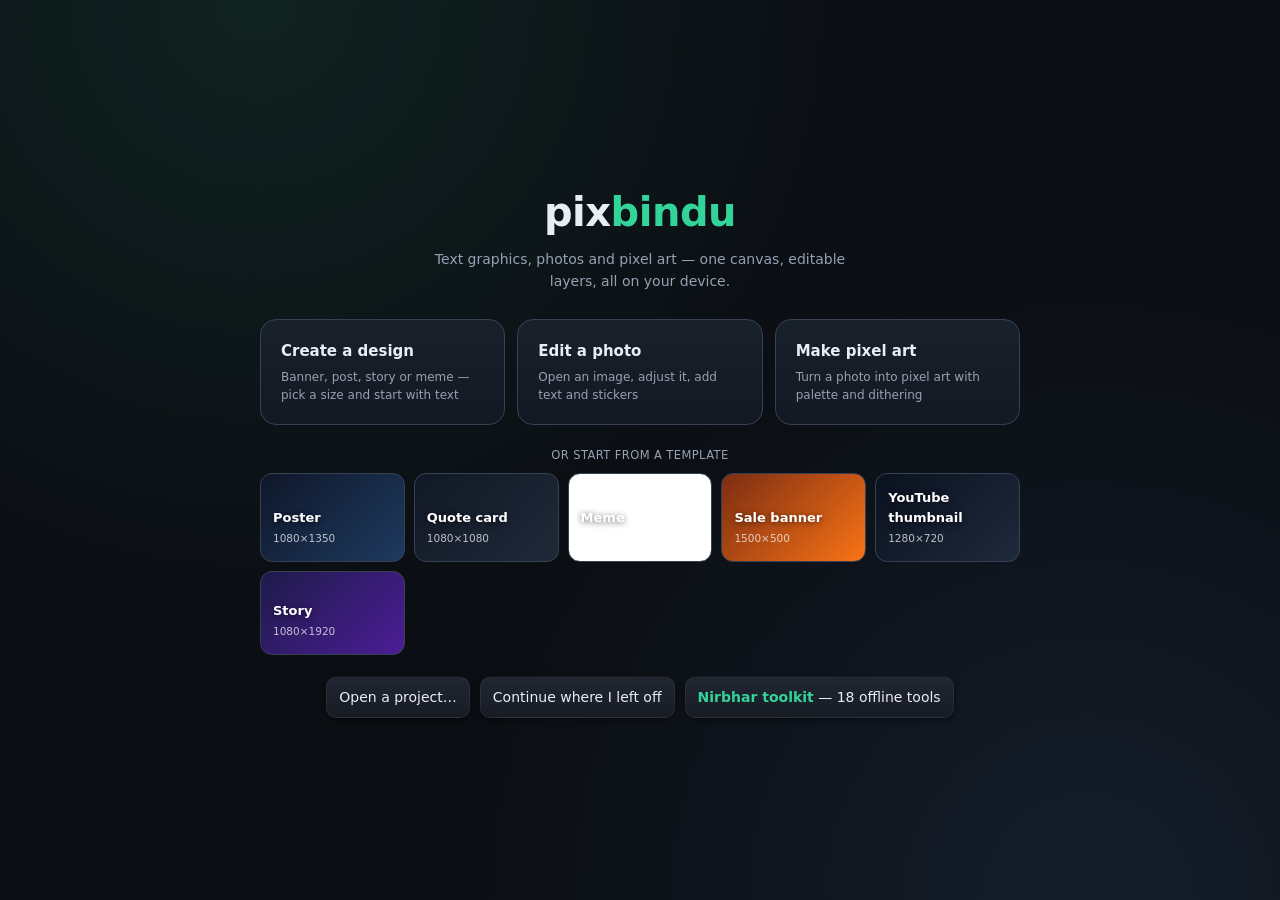
==== commit 1b9ac692: "feat!: rename the project to Pixbindu The editor is Pixbindu everywhere now: the wordmark, the page " ====
--- a/index.html
+++ b/index.html
@@ -3,35 +3,35 @@
 <head>
 <meta charset="utf-8">
 <meta name="viewport" content="width=device-width, initial-scale=1, viewport-fit=cover">
-<title>Pixel Studio Edit — pixel art &amp; text editor</title>
-<meta name="description" content="Pixel Studio Edit is a free, open-source pixel art and text editor in your browser: 3D text, gradients, strokes, shadows, stickers, layers, palettes, dithering and PNG export.">
+<title>Pixbindu — pixel art &amp; text editor</title>
+<meta name="description" content="Pixbindu is a free, open-source pixel art and text editor in your browser: 3D text, gradients, strokes, shadows, stickers, layers, palettes, dithering and PNG export.">
 <meta name="theme-color" content="#12141a">
 <!-- What Google may keep from this page. The canonical below is the only
      address that should ever appear in a result; see 404.html for everything
      that must not. -->
 <meta name="robots" content="index, follow, max-image-preview:large, max-snippet:-1">
-<meta name="application-name" content="Pixel Studio Edit">
+<meta name="application-name" content="Pixbindu">
 <meta name="author" content="galeoindus">
 <meta name="google-site-verification" content="r7q-jacdtdw4aPsTBvQLL13h1ActDnp4UAxZyMVjl8k" />
-<link rel="canonical" href="https://galeoindus.github.io/pixelstudioedit/">
+<link rel="canonical" href="https://galeoindus.github.io/pixbindu/">
 <meta property="og:type" content="website">
-<meta property="og:title" content="Pixel Studio Edit — pixel art &amp; text editor">
+<meta property="og:title" content="Pixbindu — pixel art &amp; text editor">
 <meta property="og:description" content="Free, open-source pixel art and text editor in your browser: 3D text, gradients, strokes, shadows, stickers, layers, palettes and PNG export.">
-<meta property="og:url" content="https://galeoindus.github.io/pixelstudioedit/">
-<meta property="og:image" content="https://galeoindus.github.io/pixelstudioedit/docs/preview.png">
-<meta property="og:image:alt" content="The Pixel Studio Edit editor: a canvas, a tool rail and the text, layer and colour panels">
-<meta property="og:site_name" content="Pixel Studio Edit">
+<meta property="og:url" content="https://galeoindus.github.io/pixbindu/">
+<meta property="og:image" content="https://galeoindus.github.io/pixbindu/docs/preview.png">
+<meta property="og:image:alt" content="The Pixbindu editor: a canvas, a tool rail and the text, layer and colour panels">
+<meta property="og:site_name" content="Pixbindu">
 <meta property="og:locale" content="en_IN">
 <meta name="twitter:card" content="summary_large_image">
-<meta name="twitter:title" content="Pixel Studio Edit — pixel art &amp; text editor">
+<meta name="twitter:title" content="Pixbindu — pixel art &amp; text editor">
 <meta name="twitter:description" content="Free, open-source pixel art and text editor in your browser: 3D text, gradients, strokes, shadows, stickers, layers, palettes and PNG export.">
-<meta name="twitter:image" content="https://galeoindus.github.io/pixelstudioedit/docs/preview.png">
+<meta name="twitter:image" content="https://galeoindus.github.io/pixbindu/docs/preview.png">
 <script type="application/ld+json">{
   "@context": "https://schema.org",
   "@type": "WebApplication",
-  "name": "Pixel Studio Edit",
-  "alternateName": "pixelstudio edit",
-  "url": "https://galeoindus.github.io/pixelstudioedit/",
+  "name": "Pixbindu",
+  "alternateName": "pixbindu",
+  "url": "https://galeoindus.github.io/pixbindu/",
   "description": "A free, open-source pixel art and text editor that runs entirely in the browser: 3D text, gradients, strokes, shadows, stickers, layers, palettes, dithering and PNG, JPEG or WebP export.",
   "applicationCategory": "DesignApplication",
   "applicationSubCategory": "Pixel art and image editor",
@@ -43,8 +43,8 @@
     "price": "0",
     "priceCurrency": "USD"
   },
-  "license": "https://github.com/galeoindus/pixelstudioedit/blob/main/LICENSE",
-  "image": "https://galeoindus.github.io/pixelstudioedit/docs/preview.png",
+  "license": "https://github.com/galeoindus/pixbindu/blob/main/LICENSE",
+  "image": "https://galeoindus.github.io/pixbindu/docs/preview.png",
   "inLanguage": "en",
   "publisher": {
     "@type": "Organization",
@@ -76,7 +76,7 @@
 <body>
 <div class="start" id="start">
   <div class="start-inner">
-    <h1>pixel<span>studio</span> edit</h1>
+    <h1>pix<span>bindu</span></h1>
     <p class="start-sub">Text graphics, photos and pixel art — one canvas, editable layers, all on your device.</p>
     <div class="start-cards">
       <button class="start-card" id="start-design">
@@ -96,7 +96,7 @@
       <span class="start-templates-label">Or start from a template</span>
       <div class="template-row" id="template-row"></div>
     </div>
-    <noscript><p class="start-sub">Pixel Studio Edit draws on a canvas and saves to your device with JavaScript. Turn it on for this site and reload — everything else here works offline, with no account and no upload.</p></noscript>
+    <noscript><p class="start-sub">Pixbindu draws on a canvas and saves to your device with JavaScript. Turn it on for this site and reload — everything else here works offline, with no account and no upload.</p></noscript>
     <div class="start-foot">
       <button class="btn" id="start-open">Open a project…</button>
       <button class="btn" id="start-skip">Continue where I left off</button>
@@ -110,7 +110,7 @@
 <div class="app" id="app">
 
   <header class="topbar">
-    <div class="brand">pixel<span>studio</span> edit</div>
+    <div class="brand">pix<span>bindu</span></div>
     <button class="chip" id="doc-chip" title="Canvas size — click to change">64 × 64</button>
     <span class="save-status" id="save-status">Saved</span>
     <div class="spacer"></div>
--- a/fonts/fonts.css
+++ b/fonts/fonts.css
@@ -0,0 +1,13 @@
+/* Self-hosted webfonts — Pixbindu loads no font from the network. */
+@font-face{font-family:'Press Start 2P';font-style:normal;font-weight:400;font-display:swap;src:url('press-start-2p-400.woff2') format('woff2');}
+@font-face{font-family:'Bungee';font-style:normal;font-weight:400;font-display:swap;src:url('bungee-400.woff2') format('woff2');}
+@font-face{font-family:'Lobster';font-style:normal;font-weight:400;font-display:swap;src:url('lobster-400.woff2') format('woff2');}
+@font-face{font-family:'Pacifico';font-style:normal;font-weight:400;font-display:swap;src:url('pacifico-400.woff2') format('woff2');}
+@font-face{font-family:'Anton';font-style:normal;font-weight:400;font-display:swap;src:url('anton-400.woff2') format('woff2');}
+@font-face{font-family:'Righteous';font-style:normal;font-weight:400;font-display:swap;src:url('righteous-400.woff2') format('woff2');}
+@font-face{font-family:'Monoton';font-style:normal;font-weight:400;font-display:swap;src:url('monoton-400.woff2') format('woff2');}
+@font-face{font-family:'Orbitron';font-style:normal;font-weight:700;font-display:swap;src:url('orbitron-700.woff2') format('woff2');}
+@font-face{font-family:'Bebas Neue';font-style:normal;font-weight:400;font-display:swap;src:url('bebas-neue-400.woff2') format('woff2');}
+@font-face{font-family:'Caveat';font-style:normal;font-weight:700;font-display:swap;src:url('caveat-700.woff2') format('woff2');}
+@font-face{font-family:'Fredoka';font-style:normal;font-weight:600;font-display:swap;src:url('fredoka-600.woff2') format('woff2');}
+@font-face{font-family:'Cinzel';font-style:normal;font-weight:700;font-display:swap;src:url('cinzel-700.woff2') format('woff2');}
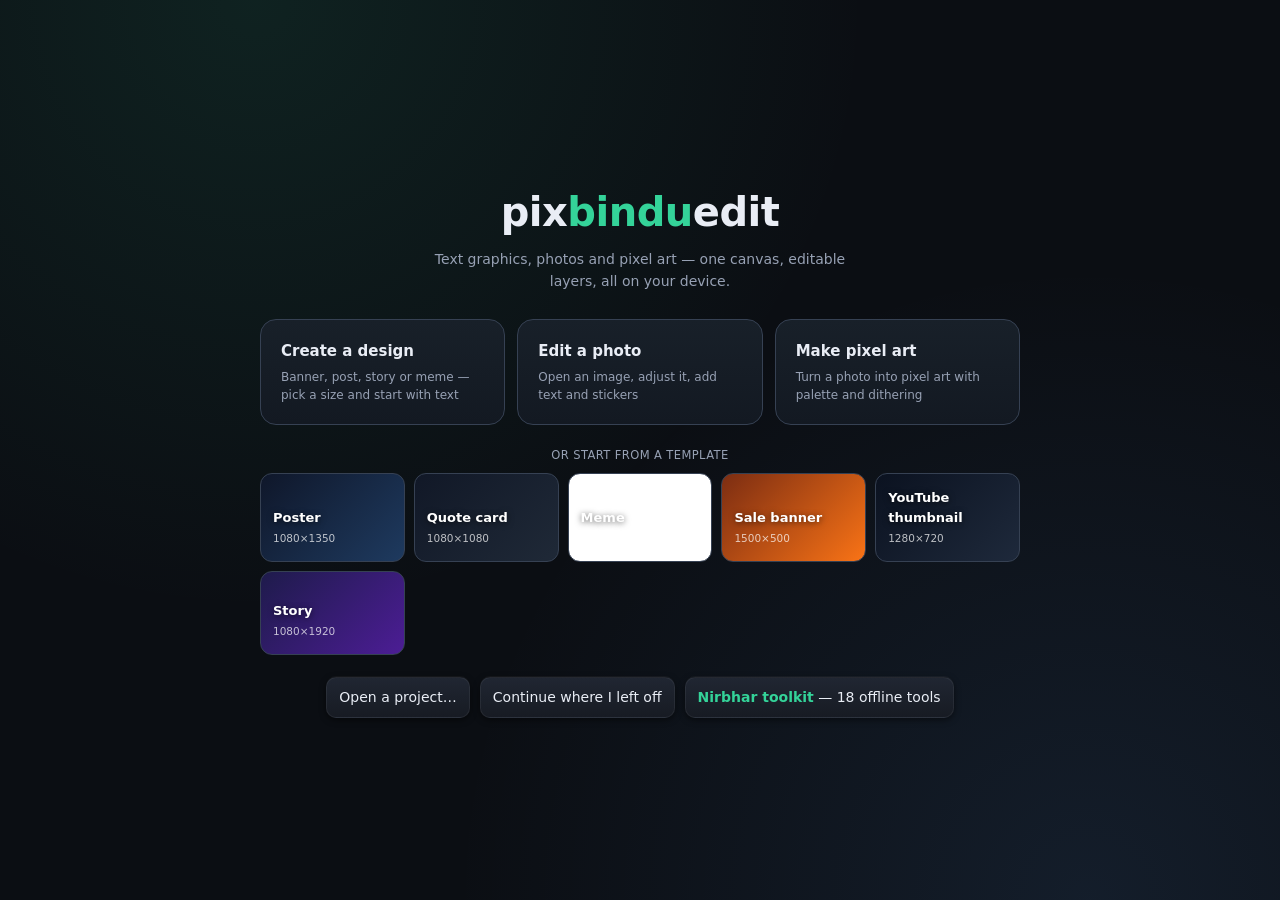
==== commit 46a0c018: "feat!: rename to PixbinduEdit and hand search verification back to the owner The name is now Pixbind" ====
--- a/index.html
+++ b/index.html
@@ -3,35 +3,44 @@
 <head>
 <meta charset="utf-8">
 <meta name="viewport" content="width=device-width, initial-scale=1, viewport-fit=cover">
-<title>Pixbindu — pixel art &amp; text editor</title>
-<meta name="description" content="Pixbindu is a free, open-source pixel art and text editor in your browser: 3D text, gradients, strokes, shadows, stickers, layers, palettes, dithering and PNG export.">
+<title>PixbinduEdit — pixel art &amp; text editor</title>
+<meta name="description" content="PixbinduEdit is a free, open-source pixel art and text editor in your browser: 3D text, gradients, strokes, shadows, stickers, layers, palettes, dithering and PNG export.">
 <meta name="theme-color" content="#12141a">
 <!-- What Google may keep from this page. The canonical below is the only
      address that should ever appear in a result; see 404.html for everything
      that must not. -->
-<meta name="robots" content="index, follow, max-image-preview:large, max-snippet:-1">
-<meta name="application-name" content="Pixbindu">
+<meta name="robots" content="index, follow, max-image-preview:large, max-snippet:-1, max-video-preview:-1">
+<meta name="application-name" content="PixbinduEdit">
 <meta name="author" content="galeoindus">
-<meta name="google-site-verification" content="r7q-jacdtdw4aPsTBvQLL13h1ActDnp4UAxZyMVjl8k" />
-<link rel="canonical" href="https://galeoindus.github.io/pixbindu/">
+<link rel="canonical" href="https://galeoindus.github.io/pixbinduedit/">
+<!-- Point crawlers at the machine-readable copies of this page. The sitemap is
+     also announced from robots.txt; this link is for readers that only parse
+     the HTML. No search-engine verification token is kept in the source: the
+     owner verifies the property from Search Console, which issues a fresh one. -->
+<link rel="sitemap" type="application/xml" href="sitemap.xml">
+<link rel="alternate" type="text/plain" href="llms.txt" title="PixbinduEdit — plain-text summary">
 <meta property="og:type" content="website">
-<meta property="og:title" content="Pixbindu — pixel art &amp; text editor">
+<meta property="og:title" content="PixbinduEdit — pixel art &amp; text editor">
 <meta property="og:description" content="Free, open-source pixel art and text editor in your browser: 3D text, gradients, strokes, shadows, stickers, layers, palettes and PNG export.">
-<meta property="og:url" content="https://galeoindus.github.io/pixbindu/">
-<meta property="og:image" content="https://galeoindus.github.io/pixbindu/docs/preview.png">
-<meta property="og:image:alt" content="The Pixbindu editor: a canvas, a tool rail and the text, layer and colour panels">
-<meta property="og:site_name" content="Pixbindu">
+<meta property="og:url" content="https://galeoindus.github.io/pixbinduedit/">
+<meta property="og:image" content="https://galeoindus.github.io/pixbinduedit/docs/preview.png">
+<meta property="og:image:type" content="image/png">
+<meta property="og:image:width" content="1440">
+<meta property="og:image:height" content="900">
+<meta property="og:image:alt" content="The PixbinduEdit editor: a canvas, a tool rail and the text, layer and colour panels">
+<meta property="og:site_name" content="PixbinduEdit">
 <meta property="og:locale" content="en_IN">
 <meta name="twitter:card" content="summary_large_image">
-<meta name="twitter:title" content="Pixbindu — pixel art &amp; text editor">
+<meta name="twitter:title" content="PixbinduEdit — pixel art &amp; text editor">
 <meta name="twitter:description" content="Free, open-source pixel art and text editor in your browser: 3D text, gradients, strokes, shadows, stickers, layers, palettes and PNG export.">
-<meta name="twitter:image" content="https://galeoindus.github.io/pixbindu/docs/preview.png">
+<meta name="twitter:image" content="https://galeoindus.github.io/pixbinduedit/docs/preview.png">
+<meta name="twitter:image:alt" content="The PixbinduEdit editor: a canvas, a tool rail and the text, layer and colour panels">
 <script type="application/ld+json">{
   "@context": "https://schema.org",
   "@type": "WebApplication",
-  "name": "Pixbindu",
-  "alternateName": "pixbindu",
-  "url": "https://galeoindus.github.io/pixbindu/",
+  "name": "PixbinduEdit",
+  "alternateName": "pixbinduedit",
+  "url": "https://galeoindus.github.io/pixbinduedit/",
   "description": "A free, open-source pixel art and text editor that runs entirely in the browser: 3D text, gradients, strokes, shadows, stickers, layers, palettes, dithering and PNG, JPEG or WebP export.",
   "applicationCategory": "DesignApplication",
   "applicationSubCategory": "Pixel art and image editor",
@@ -43,8 +52,15 @@
     "price": "0",
     "priceCurrency": "USD"
   },
-  "license": "https://github.com/galeoindus/pixbindu/blob/main/LICENSE",
-  "image": "https://galeoindus.github.io/pixbindu/docs/preview.png",
+  "license": "https://github.com/galeoindus/pixbinduedit/blob/main/LICENSE",
+  "image": "https://galeoindus.github.io/pixbinduedit/docs/preview.png",
+  "screenshot": "https://galeoindus.github.io/pixbinduedit/docs/preview.png",
+  "softwareVersion": "5",
+  "datePublished": "2026-11-01",
+  "dateModified": "2026-11-13",
+  "sameAs": [
+    "https://github.com/galeoindus/pixbinduedit"
+  ],
   "inLanguage": "en",
   "publisher": {
     "@type": "Organization",
@@ -76,7 +92,7 @@
 <body>
 <div class="start" id="start">
   <div class="start-inner">
-    <h1>pix<span>bindu</span></h1>
+    <h1>pix<span>bindu</span>edit</h1>
     <p class="start-sub">Text graphics, photos and pixel art — one canvas, editable layers, all on your device.</p>
     <div class="start-cards">
       <button class="start-card" id="start-design">
@@ -96,7 +112,7 @@
       <span class="start-templates-label">Or start from a template</span>
       <div class="template-row" id="template-row"></div>
     </div>
-    <noscript><p class="start-sub">Pixbindu draws on a canvas and saves to your device with JavaScript. Turn it on for this site and reload — everything else here works offline, with no account and no upload.</p></noscript>
+    <noscript><p class="start-sub">PixbinduEdit draws on a canvas and saves to your device with JavaScript. Turn it on for this site and reload — everything else here works offline, with no account and no upload.</p></noscript>
     <div class="start-foot">
       <button class="btn" id="start-open">Open a project…</button>
       <button class="btn" id="start-skip">Continue where I left off</button>
@@ -110,7 +126,7 @@
 <div class="app" id="app">
 
   <header class="topbar">
-    <div class="brand">pix<span>bindu</span></div>
+    <div class="brand">pix<span>bindu</span>edit</div>
     <button class="chip" id="doc-chip" title="Canvas size — click to change">64 × 64</button>
     <span class="save-status" id="save-status">Saved</span>
     <div class="spacer"></div>
--- a/fonts/fonts.css
+++ b/fonts/fonts.css
@@ -1,4 +1,4 @@
-/* Self-hosted webfonts — Pixbindu loads no font from the network. */
+/* Self-hosted webfonts — PixbinduEdit loads no font from the network. */
 @font-face{font-family:'Press Start 2P';font-style:normal;font-weight:400;font-display:swap;src:url('press-start-2p-400.woff2') format('woff2');}
 @font-face{font-family:'Bungee';font-style:normal;font-weight:400;font-display:swap;src:url('bungee-400.woff2') format('woff2');}
 @font-face{font-family:'Lobster';font-style:normal;font-weight:400;font-display:swap;src:url('lobster-400.woff2') format('woff2');}
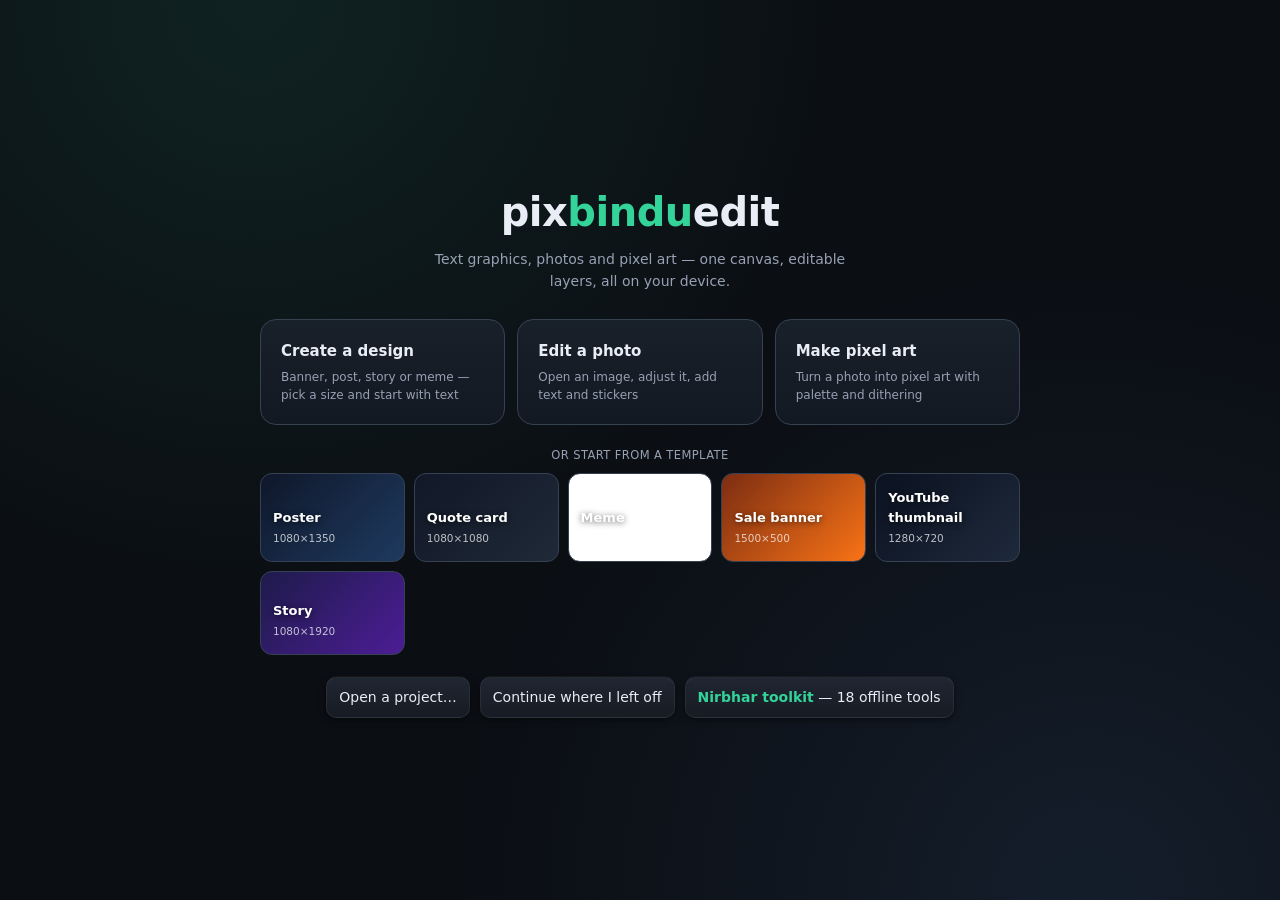
==== commit 54d979ae: "Keep the search snippet inside the length Google shows The meta description was 170 characters, so t" ====
--- a/index.html
+++ b/index.html
@@ -4,7 +4,7 @@
 <meta charset="utf-8">
 <meta name="viewport" content="width=device-width, initial-scale=1, viewport-fit=cover">
 <title>PixbinduEdit — pixel art &amp; text editor</title>
-<meta name="description" content="PixbinduEdit is a free, open-source pixel art and text editor in your browser: 3D text, gradients, strokes, shadows, stickers, layers, palettes, dithering and PNG export.">
+<meta name="description" content="PixbinduEdit is a free, open-source pixel art and text editor in your browser: 3D text, gradients, layers, palettes, dithering and PNG export.">
 <meta name="theme-color" content="#12141a">
 <!-- What Google may keep from this page. The canonical below is the only
      address that should ever appear in a result; see 404.html for everything
@@ -12,18 +12,19 @@
 <meta name="robots" content="index, follow, max-image-preview:large, max-snippet:-1, max-video-preview:-1">
 <meta name="application-name" content="PixbinduEdit">
 <meta name="author" content="galeoindus">
-<link rel="canonical" href="https://galeoindus.github.io/pixbinduedit/">
+<link rel="canonical" href="https://pixbinduedit.pages.dev/">
 <!-- Point crawlers at the machine-readable copies of this page. The sitemap is
      also announced from robots.txt; this link is for readers that only parse
-     the HTML. No search-engine verification token is kept in the source: the
-     owner verifies the property from Search Console, which issues a fresh one. -->
+     the HTML. The verification token below is the one Search Console issued for
+     this property; it proves the host to Google and is safe to publish. -->
+<meta name="google-site-verification" content="qtvgtys7xpI3Km9iq1yFDFx6SM10o_i3G5FkKblyxC0">
 <link rel="sitemap" type="application/xml" href="sitemap.xml">
 <link rel="alternate" type="text/plain" href="llms.txt" title="PixbinduEdit — plain-text summary">
 <meta property="og:type" content="website">
 <meta property="og:title" content="PixbinduEdit — pixel art &amp; text editor">
 <meta property="og:description" content="Free, open-source pixel art and text editor in your browser: 3D text, gradients, strokes, shadows, stickers, layers, palettes and PNG export.">
-<meta property="og:url" content="https://galeoindus.github.io/pixbinduedit/">
-<meta property="og:image" content="https://galeoindus.github.io/pixbinduedit/docs/preview.png">
+<meta property="og:url" content="https://pixbinduedit.pages.dev/">
+<meta property="og:image" content="https://pixbinduedit.pages.dev/docs/preview.png">
 <meta property="og:image:type" content="image/png">
 <meta property="og:image:width" content="1440">
 <meta property="og:image:height" content="900">
@@ -33,14 +34,14 @@
 <meta name="twitter:card" content="summary_large_image">
 <meta name="twitter:title" content="PixbinduEdit — pixel art &amp; text editor">
 <meta name="twitter:description" content="Free, open-source pixel art and text editor in your browser: 3D text, gradients, strokes, shadows, stickers, layers, palettes and PNG export.">
-<meta name="twitter:image" content="https://galeoindus.github.io/pixbinduedit/docs/preview.png">
+<meta name="twitter:image" content="https://pixbinduedit.pages.dev/docs/preview.png">
 <meta name="twitter:image:alt" content="The PixbinduEdit editor: a canvas, a tool rail and the text, layer and colour panels">
 <script type="application/ld+json">{
   "@context": "https://schema.org",
   "@type": "WebApplication",
   "name": "PixbinduEdit",
   "alternateName": "pixbinduedit",
-  "url": "https://galeoindus.github.io/pixbinduedit/",
+  "url": "https://pixbinduedit.pages.dev/",
   "description": "A free, open-source pixel art and text editor that runs entirely in the browser: 3D text, gradients, strokes, shadows, stickers, layers, palettes, dithering and PNG, JPEG or WebP export.",
   "applicationCategory": "DesignApplication",
   "applicationSubCategory": "Pixel art and image editor",
@@ -53,8 +54,8 @@
     "priceCurrency": "USD"
   },
   "license": "https://github.com/galeoindus/pixbinduedit/blob/main/LICENSE",
-  "image": "https://galeoindus.github.io/pixbinduedit/docs/preview.png",
-  "screenshot": "https://galeoindus.github.io/pixbinduedit/docs/preview.png",
+  "image": "https://pixbinduedit.pages.dev/docs/preview.png",
+  "screenshot": "https://pixbinduedit.pages.dev/docs/preview.png",
   "softwareVersion": "5",
   "datePublished": "2026-11-01",
   "dateModified": "2026-11-13",
